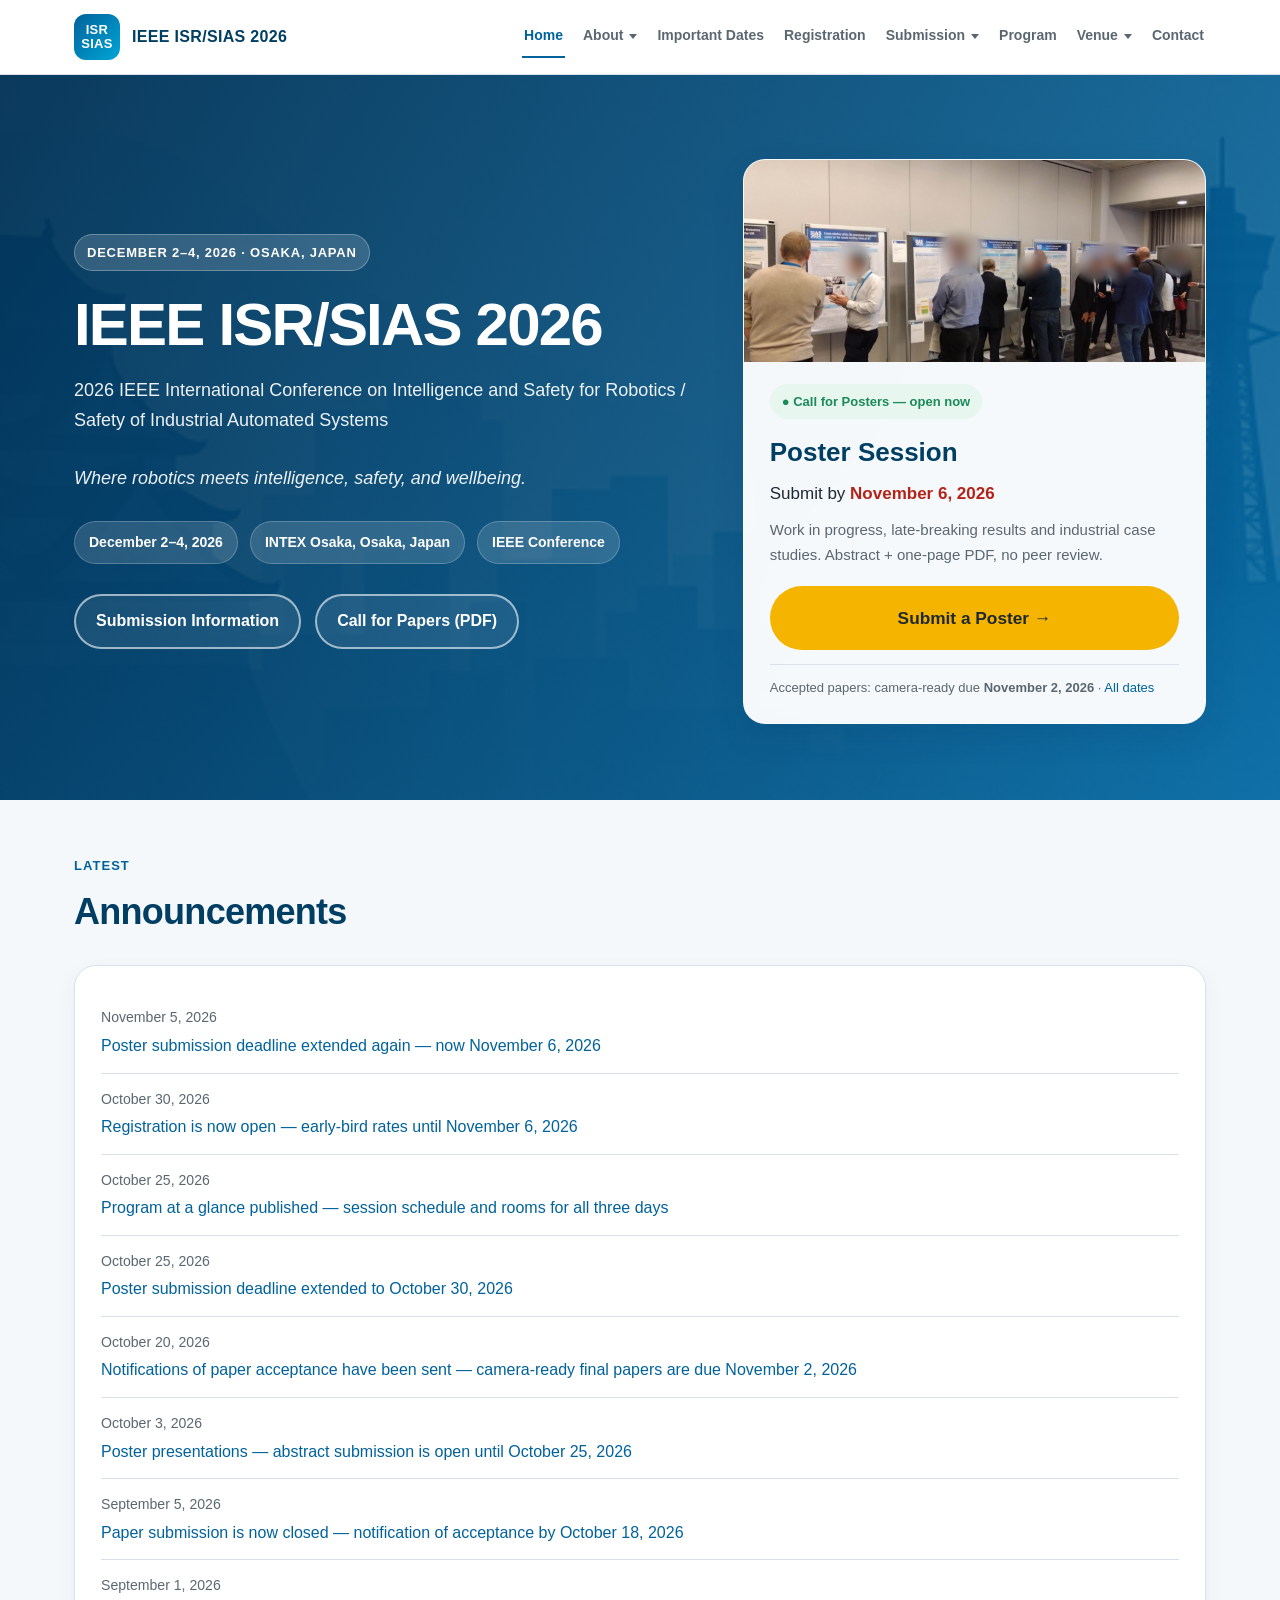
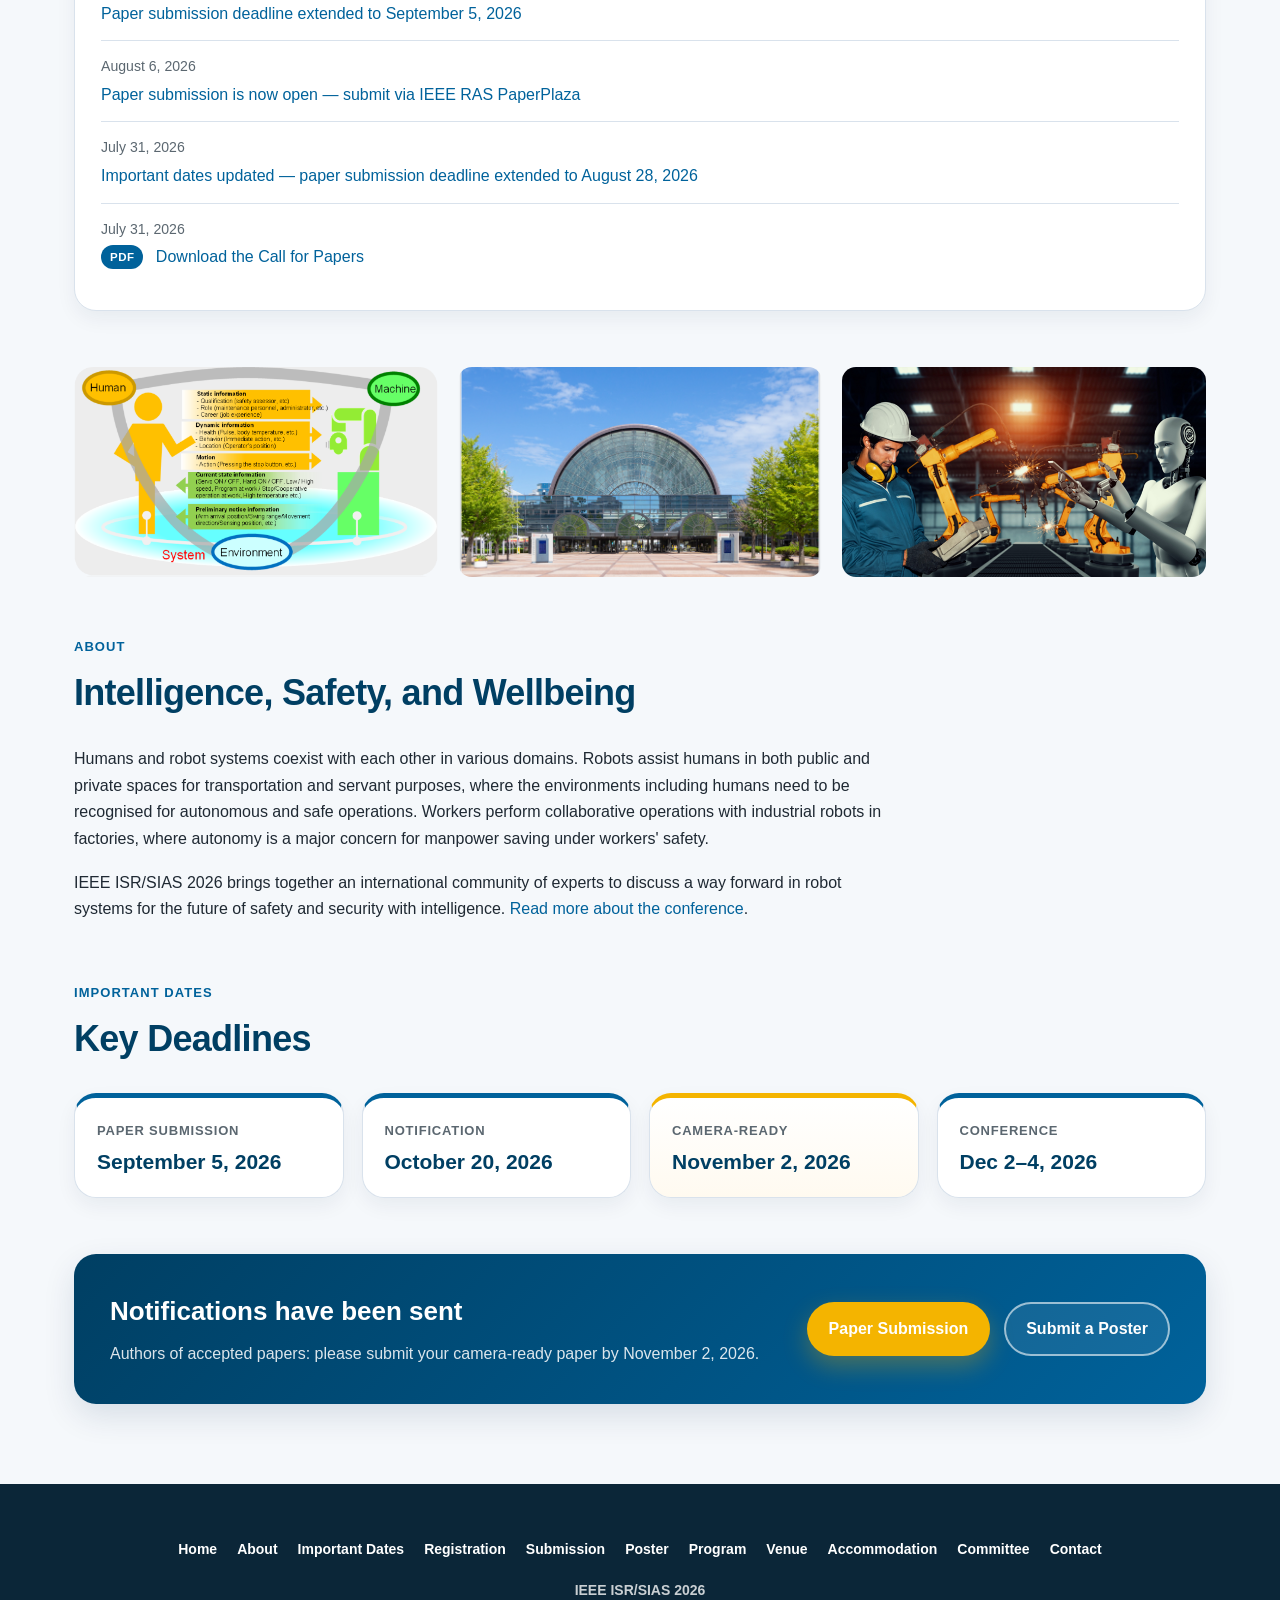
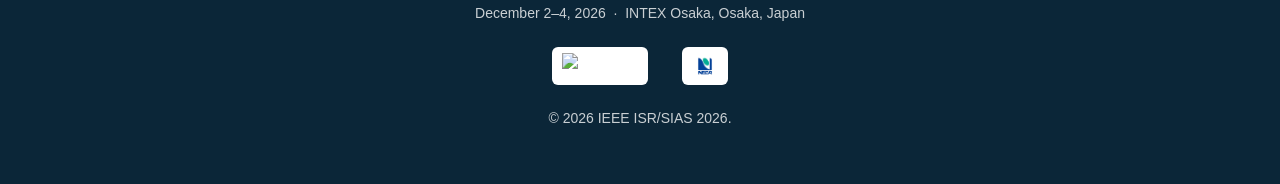
==== index.html @ 81a9a765 "Poster deadline extended to November 6, 2026 Second extension, from the Program Chair. The site-wide" ====
<!DOCTYPE html>
<html lang="en">
<head>
  <meta charset="UTF-8" />
  <meta name="viewport" content="width=device-width, initial-scale=1.0" />
  <title>Home | IEEE ISR/SIAS 2026</title>
  <meta name="description" content="2026 IEEE International Conference on Intelligence and Safety for Robotics / Safety of Industrial Automated Systems. December 2–4, 2026, INTEX Osaka, Osaka, Japan." />
  <link rel="canonical" href="https://isr2026.github.io/" />

  <!-- Social sharing -->
  <meta property="og:type" content="website" />
  <meta property="og:site_name" content="IEEE ISR/SIAS 2026" />
  <meta property="og:title" content="Home | IEEE ISR/SIAS 2026" />
  <meta property="og:description" content="2026 IEEE International Conference on Intelligence and Safety for Robotics / Safety of Industrial Automated Systems. December 2–4, 2026, INTEX Osaka, Osaka, Japan." />
  <meta property="og:url" content="https://isr2026.github.io/" />
  <meta property="og:image" content="https://isr2026.github.io/assets/img/Osaka.png" />
  <meta name="twitter:card" content="summary_large_image" />

  <link rel="stylesheet" href="assets/css/style.css" />
</head>
<body>
  <a class="skip-link" href="#main">Skip to main content</a>

  <div class="site-banner" id="poster-banner">
    <div class="site-banner-inner">
      <span><strong>Call for Posters</strong> &mdash; abstracts are open until <strong>November 6, 2026</strong></span>
      <a class="site-banner-link" href="poster.html">Submit a Poster &rarr;</a>
    </div>
  </div>
  <script>
    if (Date.now() > Date.parse('2026-11-07T08:00:00Z')) document.getElementById('poster-banner').hidden = true;
  </script>

  <header class="site-header">
    <div class="header-inner">
      <a class="site-logo" href="index.html" aria-label="IEEE ISR/SIAS 2026 home">
        <span class="logo-mark" aria-hidden="true">ISR<br />SIAS</span>
        <span>IEEE ISR/SIAS 2026</span>
      </a>

      <nav class="site-nav" aria-label="Main navigation">
        <a href="index.html" aria-current="page">Home</a>
        <div class="nav-group">
          <button type="button" class="nav-toggle" aria-expanded="false" aria-controls="navmenu-about">About<span class="nav-caret" aria-hidden="true"></span></button>
          <div class="nav-menu" id="navmenu-about">
            <a href="about.html">About the Conference</a>
            <a href="committee.html">Committee</a>
          </div>
        </div>
        <a href="dates.html">Important Dates</a>
        <a href="registration.html">Registration</a>
        <div class="nav-group">
          <button type="button" class="nav-toggle" aria-expanded="false" aria-controls="navmenu-submission">Submission<span class="nav-caret" aria-hidden="true"></span></button>
          <div class="nav-menu" id="navmenu-submission">
            <a href="submission.html">Paper Submission</a>
            <a href="poster.html">Poster Presentation</a>
          </div>
        </div>
        <a href="program.html">Program</a>
        <div class="nav-group">
          <button type="button" class="nav-toggle" aria-expanded="false" aria-controls="navmenu-venue">Venue<span class="nav-caret" aria-hidden="true"></span></button>
          <div class="nav-menu" id="navmenu-venue">
            <a href="venue.html">Venue & Access</a>
            <a href="accommodation.html">Accommodation</a>
          </div>
        </div>
        <a href="contact.html">Contact</a>
      </nav>
    </div>
  </header>

  <section class="hero">
    <div class="hero-inner split">
      <div>
        <div class="eyebrow">December 2–4, 2026 &middot; Osaka, Japan</div>
        <h1>IEEE ISR/SIAS 2026</h1>
        <p class="lead">
          2026 IEEE International Conference on Intelligence and Safety for Robotics / Safety of Industrial Automated Systems
        </p>
        <p class="lead"><em>Where robotics meets intelligence, safety, and wellbeing.</em></p>

        <div class="hero-meta">
          <span class="meta-pill">December 2–4, 2026</span>
          <span class="meta-pill">INTEX Osaka, Osaka, Japan</span>
          <span class="meta-pill">IEEE Conference</span>
        </div>

        <div class="hero-actions">
          <a class="btn btn-outline" href="submission.html">Submission Information</a>
          <a class="btn btn-outline" href="assets/docs/ISRSIAS2026_cfp_2st.pdf" target="_blank" rel="noopener noreferrer">
            Call for Papers (PDF)
          </a>
        </div>
      </div>

      <aside class="hero-card poster-cta" aria-labelledby="poster-cta-title">
        <img class="poster-cta-photo" src="assets/img/poster-session-1.jpg" width="1400" height="1050"
             alt="Attendees discussing posters with presenters at a poster session" />
        <div class="poster-cta-body">
          <div class="status-label">&#9679; Call for Posters &mdash; open now</div>
          <h2 id="poster-cta-title">Poster Session</h2>
          <p class="poster-cta-deadline">Submit by <strong>November 6, 2026</strong></p>
          <p>Work in progress, late-breaking results and industrial case studies. Abstract + one-page PDF, no peer review.</p>
          <a class="btn btn-accent btn-lg btn-block" href="poster.html">Submit a Poster &rarr;</a>
          <p class="poster-cta-next">
            Accepted papers: camera-ready due <strong>November 2, 2026</strong> &middot;
            <a href="dates.html">All dates</a>
          </p>
        </div>
      </aside>
    </div>
  </section>

  <main id="main">

    <section class="section" aria-labelledby="announcements">
      <div class="section-heading">
        <span class="kicker">Latest</span>
        <h2 id="announcements">Announcements</h2>
      </div>

      <div class="card">
        <ul class="announcement-list">
          <li class="announcement-item" data-date="2026-11-05">
            <span class="announcement-date">November 5, 2026</span>
            <a href="poster.html">
              Poster submission deadline extended again &mdash; now November 6, 2026
            </a>
          </li>

          <li class="announcement-item" data-date="2026-10-30">
            <span class="announcement-date">October 30, 2026</span>
            <a href="registration.html">
              Registration is now open &mdash; early-bird rates until November 6, 2026
            </a>
          </li>

          <li class="announcement-item" data-date="2026-10-25">
            <span class="announcement-date">October 25, 2026</span>
            <a href="program.html">
              Program at a glance published &mdash; session schedule and rooms for all three days
            </a>
          </li>

          <li class="announcement-item" data-date="2026-10-25">
            <span class="announcement-date">October 25, 2026</span>
            <a href="poster.html">
              Poster submission deadline extended to October 30, 2026
            </a>
          </li>

          <li class="announcement-item" data-date="2026-10-20">
            <span class="announcement-date">October 20, 2026</span>
            <a href="submission.html">
              Notifications of paper acceptance have been sent &mdash; camera-ready final papers are due November 2, 2026
            </a>
          </li>

          <li class="announcement-item" data-date="2026-10-03">
            <span class="announcement-date">October 3, 2026</span>
            <a href="poster.html">
              Poster presentations &mdash; abstract submission is open until October 25, 2026
            </a>
          </li>

          <li class="announcement-item" data-date="2026-09-05">
            <span class="announcement-date">September 5, 2026</span>
            <a href="submission.html">
              Paper submission is now closed &mdash; notification of acceptance by October 18, 2026
            </a>
          </li>

          <li class="announcement-item" data-date="2026-09-01">
            <span class="announcement-date">September 1, 2026</span>
            <a href="dates.html">
              Paper submission deadline extended to September 5, 2026
            </a>
          </li>

          <li class="announcement-item" data-date="2026-08-06">
            <span class="announcement-date">August 6, 2026</span>
            <a href="submission.html">
              Paper submission is now open &mdash; submit via IEEE RAS PaperPlaza
            </a>
          </li>

          <li class="announcement-item" data-date="2026-07-31">
            <span class="announcement-date">July 31, 2026</span>
            <a href="dates.html">
              Important dates updated &mdash; paper submission deadline extended to August 28, 2026
            </a>
          </li>

          <li class="announcement-item">
            <span class="announcement-date">July 31, 2026</span>
            <a href="assets/docs/ISRSIAS2026_cfp_2st.pdf" target="_blank" rel="noopener noreferrer">
              <span class="badge badge-pdf">PDF</span>
              Download the Call for Papers
            </a>
          </li>
        </ul>
      </div>

      <script>
        // Show the NEW badge only on announcements from the last 30 days.
        (function () {
          var MAX_DAYS = 30;
          var today = new Date();
          document.querySelectorAll('.announcement-item[data-date]').forEach(function (item) {
            var posted = new Date(item.getAttribute('data-date') + 'T00:00:00');
            var ageDays = (today - posted) / 86400000;
            if (ageDays < 0 || ageDays > MAX_DAYS) return;
            var link = item.querySelector('a');
            if (!link || link.querySelector('.badge-new')) return;
            var badge = document.createElement('span');
            badge.className = 'badge badge-new';
            badge.textContent = 'NEW';
            link.insertBefore(badge, link.firstChild);
          });
        })();
      </script>
    </section>

    <section class="section" aria-label="Conference imagery">
      <div class="image-strip">
        <img src="assets/img/ConceptImage1.png" alt="Robot and human collaboration concept" loading="lazy" />
        <img src="assets/img/Intex_Osaka.png" alt="INTEX Osaka convention centre" loading="lazy" />
        <img src="assets/img/ConceptImage2.png" alt="Industrial automation concept" loading="lazy" />
      </div>
    </section>

    <section class="section" aria-labelledby="about-short">
      <div class="section-heading">
        <span class="kicker">About</span>
        <h2 id="about-short">Intelligence, Safety, and Wellbeing</h2>
      </div>

      <div class="prose">
        <p>
          Humans and robot systems coexist with each other in various domains. Robots assist humans in
          both public and private spaces for transportation and servant purposes, where the environments
          including humans need to be recognised for autonomous and safe operations. Workers perform
          collaborative operations with industrial robots in factories, where autonomy is a major concern
          for manpower saving under workers' safety.
        </p>
        <p>
          IEEE ISR/SIAS 2026 brings together an international community of experts to discuss a way forward in
          robot systems for the future of safety and security with intelligence.
          <a href="about.html">Read more about the conference</a>.
        </p>
      </div>
    </section>

    <section class="section" aria-labelledby="key-dates">
      <div class="section-heading">
        <span class="kicker">Important Dates</span>
        <h2 id="key-dates">Key Deadlines</h2>
      </div>

      <div class="grid-4">
        <article class="card date-card">
          <div class="label">Paper Submission</div>
          <div class="date">September 5, 2026</div>
        </article>
        <article class="card date-card">
          <div class="label">Notification</div>
          <div class="date">October 20, 2026</div>
        </article>
        <article class="card date-card highlight">
          <div class="label">Camera-ready</div>
          <div class="date">November 2, 2026</div>
        </article>
        <article class="card date-card">
          <div class="label">Conference</div>
          <div class="date">Dec 2&ndash;4, 2026</div>
        </article>
      </div>
    </section>

    <section class="footer-cta">
      <div>
        <h2>Notifications have been sent</h2>
        <p>Authors of accepted papers: please submit your camera-ready paper by November 2, 2026.</p>
      </div>
      <div class="hero-actions">
        <a class="btn btn-primary" href="submission.html">Paper Submission</a>
        <a class="btn btn-outline" href="poster.html">Submit a Poster</a>
      </div>
    </section>

  </main>

  <footer class="site-footer">
    <div class="footer-inner">
      <ul class="footer-nav">
        <li><a href="index.html">Home</a></li>
        <li><a href="about.html">About</a></li>
        <li><a href="dates.html">Important Dates</a></li>
        <li><a href="registration.html">Registration</a></li>
        <li><a href="submission.html">Submission</a></li>
        <li><a href="poster.html">Poster</a></li>
        <li><a href="program.html">Program</a></li>
        <li><a href="venue.html">Venue</a></li>
        <li><a href="accommodation.html">Accommodation</a></li>
        <li><a href="committee.html">Committee</a></li>
        <li><a href="contact.html">Contact</a></li>
      </ul>

      <p>
        <strong>IEEE ISR/SIAS 2026</strong><br />
        December 2–4, 2026 &nbsp;&middot;&nbsp; INTEX Osaka, Osaka, Japan
      </p>

      <div class="footer-logos">
        <a href="https://www.ieee.org/" target="_blank" rel="noopener noreferrer">
          <img class="logo-white" src="https://upload.wikimedia.org/wikipedia/commons/2/21/IEEE_logo.svg"
               alt="IEEE" width="110" height="38" />
        </a>
        <a href="https://www.neca.or.jp/" target="_blank" rel="noopener noreferrer">
          <img class="logo-white" src="assets/img/NECA_LOGO.png" alt="NECA" width="110" height="38" />
        </a>
      </div>

      <p>
        &copy; 2026 IEEE ISR/SIAS 2026.
      </p>
    </div>
  </footer>

  <script>
    // Header dropdowns. Without this the menus still open on hover and on
    // keyboard focus (CSS), and every page is reachable from the footer.
    (function () {
      var groups = [].slice.call(document.querySelectorAll('.nav-group'));
      if (!groups.length) return;

      function close(g) {
        g.removeAttribute('data-open');
        var b = g.querySelector('.nav-toggle');
        if (b) b.setAttribute('aria-expanded', 'false');
      }
      function closeAll(except) {
        groups.forEach(function (g) { if (g !== except) close(g); });
      }

      groups.forEach(function (g) {
        var btn = g.querySelector('.nav-toggle');
        if (!btn) return;
        btn.addEventListener('click', function () {
          var open = g.getAttribute('data-open') === 'true';
          closeAll(g);
          if (open) {
            close(g);
          } else {
            g.setAttribute('data-open', 'true');
            btn.setAttribute('aria-expanded', 'true');
          }
        });
        g.addEventListener('keydown', function (e) {
          if (e.key === 'Escape' && g.getAttribute('data-open') === 'true') {
            close(g);
            btn.focus();
          }
        });
      });

      document.addEventListener('click', function (e) {
        if (!e.target.closest('.nav-group')) closeAll(null);
      });
    })();
  </script>
</body>
</html>
---- assets/css/style.css ----
/* ==========================================================================
   IEEE ISR/SIAS 2026 — shared stylesheet
   Edit this one file to restyle the whole site.
   ========================================================================== */

:root {
  --ieee-blue: #00629b;
  --deep-blue: #003f63;
  --sky-blue: #00a6d6;
  --light-bg: #f5f8fb;
  --white: #ffffff;
  --text: #1f2933;
  --muted: #5b6770;
  --border: #d9e2ec;
  --accent: #f4b400;
  --success: #1b8a5a;
  --warning-bg: #fff7e6;
  --warning-border: #f6c85f;
  --shadow: 0 12px 32px rgba(0, 45, 80, 0.12);
  --radius-lg: 22px;
  --radius-md: 14px;
  --max-width: 1180px;
}

* { box-sizing: border-box; }

html { scroll-behavior: smooth; }

body {
  margin: 0;
  font-family: Arial, Helvetica, sans-serif;
  color: var(--text);
  background: var(--light-bg);
  line-height: 1.65;
}

a { color: var(--ieee-blue); text-decoration: none; }
a:hover { text-decoration: underline; }

img { max-width: 100%; display: block; }

/* Skip link for keyboard / screen-reader users */
.skip-link {
  position: absolute;
  left: -9999px;
  top: 0;
  background: var(--deep-blue);
  color: var(--white);
  padding: 10px 16px;
  z-index: 300;
}
.skip-link:focus { left: 8px; top: 8px; }

/* ===== Header / navigation ===== */

.site-header {
  background: var(--white);
  border-bottom: 1px solid var(--border);
  position: sticky;
  top: 0;
  z-index: 100;
}

.header-inner {
  max-width: var(--max-width);
  margin: 0 auto;
  padding: 14px 24px;
  display: flex;
  align-items: center;
  justify-content: space-between;
  gap: 24px;
}

.site-logo {
  display: flex;
  align-items: center;
  gap: 12px;
  font-weight: 700;
  color: var(--deep-blue);
  letter-spacing: 0.02em;
}
.site-logo:hover { text-decoration: none; }

.logo-mark {
  width: 46px;
  height: 46px;
  flex: 0 0 46px;
  border-radius: 12px;
  background: linear-gradient(135deg, var(--ieee-blue), var(--sky-blue));
  color: var(--white);
  display: flex;
  align-items: center;
  justify-content: center;
  font-weight: 800;
  font-size: 13px;
  line-height: 1.1;
  text-align: center;
}

.site-nav {
  display: flex;
  align-items: center;
  flex-wrap: wrap;
  gap: 4px 16px;
  font-size: 14px;
  font-weight: 600;
}

.site-nav a {
  color: var(--muted);
  padding: 8px 2px;
  border-bottom: 2px solid transparent;
  transition: 0.2s ease;
}

.site-nav a:hover,
.site-nav a[aria-current="page"] {
  color: var(--ieee-blue);
  border-color: var(--ieee-blue);
  text-decoration: none;
}

/* ===== Hero ===== */

.hero {
  background:
    linear-gradient(120deg, rgba(0, 45, 80, 0.92), rgba(0, 98, 155, 0.78)),
    url("../img/Osaka.png") center center / cover no-repeat;
  color: var(--white);
}

.hero a { color: var(--white); }

.hero-inner {
  max-width: var(--max-width);
  margin: 0 auto;
  padding: 84px 24px 76px;
}

.hero-inner.split {
  display: grid;
  grid-template-columns: 1.15fr 0.85fr;
  gap: 42px;
  align-items: center;
}

.eyebrow {
  display: inline-flex;
  align-items: center;
  gap: 8px;
  padding: 7px 12px;
  border-radius: 999px;
  background: rgba(255, 255, 255, 0.16);
  border: 1px solid rgba(255, 255, 255, 0.28);
  font-size: 13px;
  font-weight: 700;
  letter-spacing: 0.06em;
  text-transform: uppercase;
}

.hero h1 {
  margin: 22px 0 18px;
  font-size: clamp(34px, 5vw, 60px);
  line-height: 1.08;
  letter-spacing: -0.03em;
}

.hero .lead {
  max-width: 760px;
  margin: 0 0 28px;
  color: rgba(255, 255, 255, 0.92);
  font-size: 18px;
}

.hero-meta {
  display: flex;
  flex-wrap: wrap;
  gap: 12px;
  margin-bottom: 30px;
}

.meta-pill {
  padding: 9px 14px;
  border-radius: 999px;
  background: rgba(255, 255, 255, 0.14);
  border: 1px solid rgba(255, 255, 255, 0.22);
  font-size: 14px;
  font-weight: 700;
}

.hero-actions { display: flex; flex-wrap: wrap; gap: 14px; }

.hero-card {
  background: rgba(255, 255, 255, 0.13);
  border: 1px solid rgba(255, 255, 255, 0.24);
  border-radius: var(--radius-lg);
  padding: 28px;
  backdrop-filter: blur(8px);
  box-shadow: var(--shadow);
}

.hero-card h2 { margin: 0 0 12px; font-size: 24px; }
.hero-card p { margin: 0 0 18px; font-size: 15px; }

.status-label {
  display: inline-flex;
  align-items: center;
  gap: 8px;
  padding: 7px 12px;
  border-radius: 999px;
  background: rgba(255, 247, 230, 0.92);
  color: #7a4b00;
  font-size: 13px;
  font-weight: 800;
  margin-bottom: 16px;
}

/* Compact hero for interior pages */
.hero.compact .hero-inner { padding: 56px 24px 52px; }
.hero.compact h1 { font-size: clamp(30px, 4vw, 46px); margin-bottom: 10px; }
.hero.compact .lead { margin-bottom: 0; }

/* ===== Buttons ===== */

.btn {
  display: inline-flex;
  align-items: center;
  justify-content: center;
  gap: 8px;
  min-height: 46px;
  padding: 12px 20px;
  border-radius: 999px;
  font-weight: 800;
  transition: 0.2s ease;
  border: 2px solid transparent;
  cursor: pointer;
}
.btn:hover { text-decoration: none; }

.btn-primary {
  background: var(--accent);
  color: #1f2933;
  box-shadow: 0 10px 24px rgba(244, 180, 0, 0.3);
}
.btn-primary:hover {
  transform: translateY(-2px);
  box-shadow: 0 14px 28px rgba(244, 180, 0, 0.38);
}

.btn-outline {
  color: var(--white);
  border-color: rgba(255, 255, 255, 0.58);
  background: rgba(255, 255, 255, 0.08);
}
.btn-outline:hover { background: rgba(255, 255, 255, 0.18); }

.btn-blue { background: var(--ieee-blue); color: var(--white); }
.btn-blue:hover { background: var(--deep-blue); transform: translateY(-2px); }

/* Larger call-to-action, used for the submission portal button */
.btn-lg {
  min-height: 58px;
  padding: 16px 30px;
  font-size: 1.08rem;
}
.btn-block { display: flex; width: 100%; }

.btn[aria-disabled="true"] {
  background: #e4eaf0;
  color: var(--muted);
  box-shadow: none;
  cursor: not-allowed;
  pointer-events: none;
}

/* ===== Layout ===== */

main {
  max-width: var(--max-width);
  margin: 0 auto;
  padding: 52px 24px 80px;
}

.section { margin-bottom: 56px; }
.section:last-child { margin-bottom: 0; }

.section-band {
  background: #eef4ff;
  border-top: 1px solid var(--border);
  border-bottom: 1px solid var(--border);
  padding: 44px 0;
  margin: 0 0 56px;
}
.section-band > .inner {
  max-width: var(--max-width);
  margin: 0 auto;
  padding: 0 24px;
}

.section-heading { margin-bottom: 24px; }

.section-heading span.kicker {
  display: inline-block;
  color: var(--ieee-blue);
  font-weight: 800;
  text-transform: uppercase;
  font-size: 13px;
  letter-spacing: 0.08em;
  margin-bottom: 6px;
}

.section-heading h2 {
  margin: 0;
  font-size: clamp(24px, 3vw, 36px);
  color: var(--deep-blue);
  letter-spacing: -0.02em;
}

.section-heading p {
  margin: 10px 0 0;
  color: var(--muted);
  max-width: 780px;
}

.prose { max-width: 820px; }
.prose p { margin: 0 0 18px; }
.prose h3 { color: var(--deep-blue); margin: 28px 0 10px; }

.grid-2 { display: grid; grid-template-columns: repeat(2, 1fr); gap: 22px; }
.grid-3 { display: grid; grid-template-columns: repeat(3, 1fr); gap: 22px; }
.grid-4 { display: grid; grid-template-columns: repeat(4, 1fr); gap: 18px; }

.two-column {
  display: grid;
  grid-template-columns: 0.92fr 1.08fr;
  gap: 26px;
  align-items: start;
}

/* ===== Cards ===== */

.card {
  background: var(--white);
  border: 1px solid var(--border);
  border-radius: var(--radius-lg);
  padding: 26px;
  box-shadow: 0 8px 20px rgba(15, 40, 70, 0.06);
}

.card h3 { margin: 0 0 10px; color: var(--deep-blue); font-size: 20px; }
.card p { margin: 0 0 10px; color: var(--muted); font-size: 15px; }
.card p:last-child { margin-bottom: 0; }

.step-number {
  width: 42px;
  height: 42px;
  border-radius: 50%;
  background: var(--ieee-blue);
  color: var(--white);
  display: flex;
  align-items: center;
  justify-content: center;
  font-weight: 900;
  margin-bottom: 16px;
}

.person-card { padding: 20px 22px; }
.person-card .role {
  color: var(--ieee-blue);
  font-weight: 800;
  font-size: 12px;
  letter-spacing: 0.07em;
  text-transform: uppercase;
  margin-bottom: 6px;
}
.person-card .name { font-weight: 700; color: var(--deep-blue); font-size: 17px; }
.person-card .affil { color: var(--muted); font-size: 14px; }

/* ===== Important dates ===== */

.date-card { padding: 22px; border-top: 5px solid var(--ieee-blue); }
.date-card .label {
  color: var(--muted);
  font-weight: 800;
  font-size: 13px;
  letter-spacing: 0.06em;
  text-transform: uppercase;
  margin-bottom: 8px;
}
.date-card .date {
  color: var(--deep-blue);
  font-weight: 900;
  font-size: 21px;
  line-height: 1.25;
}
.date-card.highlight {
  border-top-color: var(--accent);
  background: linear-gradient(180deg, #ffffff, #fffaf0);
}
.date-card.past { opacity: 0.62; }

/* Superseded wording kept visible on the page rather than removed, so authors
   can see what the instruction used to say. */
del { color: var(--muted); text-decoration: line-through; }

.date-old { color: var(--muted); text-decoration: line-through; font-size: 15px; font-weight: 700; }
.date-new { color: var(--deep-blue); font-weight: 900; }

.date-table { width: 100%; border-collapse: collapse; background: var(--white); }
.date-table caption { text-align: left; color: var(--muted); padding-bottom: 10px; font-size: 14px; }
.date-table th, .date-table td {
  text-align: left;
  padding: 14px 16px;
  border-bottom: 1px solid var(--border);
  vertical-align: top;
}
.date-table th { background: #eef4ff; color: var(--deep-blue); font-size: 13px; letter-spacing: 0.05em; text-transform: uppercase; }
.date-table tr:last-child td { border-bottom: none; }
.date-table td:first-child { font-weight: 700; color: var(--deep-blue); white-space: nowrap; }
.table-wrap { overflow-x: auto; border: 1px solid var(--border); border-radius: var(--radius-md); }

/* Registration fees: category rows down the side, fee stages across the top. */
.fee-table th[scope="row"] {
  background: var(--white);
  color: var(--deep-blue);
  font-size: 15px;
  letter-spacing: 0;
  text-transform: none;
  font-weight: 700;
  white-space: nowrap;
}
.fee-table td { font-weight: 600; color: var(--deep-blue); }
.fee-when {
  display: block;
  margin-top: 4px;
  font-size: 11px;
  font-weight: 600;
  letter-spacing: 0;
  text-transform: none;
  color: var(--muted);
}

/* Program at a glance: a time column plus one column per room. */
.program-grid { min-width: 720px; }
.program-grid th[scope="row"] {
  background: var(--white);
  color: var(--deep-blue);
  font-size: 14px;
  letter-spacing: 0;
  text-transform: none;
  font-weight: 700;
  white-space: nowrap;
}
.program-grid td { text-align: center; font-weight: 600; color: var(--deep-blue); }
.program-grid td:empty::after { content: "\00b7"; color: var(--border); }
.program-grid .slot-break {
  background: var(--light-bg);
  color: var(--muted);
  font-weight: 500;
  font-style: italic;
}

/* ===== Notices ===== */

.notice-box {
  background: var(--warning-bg);
  border: 1px solid var(--warning-border);
  border-radius: var(--radius-md);
  padding: 20px 22px;
  margin-bottom: 26px;
  display: grid;
  grid-template-columns: auto 1fr;
  gap: 14px;
  align-items: start;
}

.notice-icon {
  width: 34px;
  height: 34px;
  flex: 0 0 34px;
  border-radius: 50%;
  background: var(--accent);
  display: flex;
  align-items: center;
  justify-content: center;
  font-weight: 900;
  color: #3a2a00;
}

.notice-box strong { color: #614000; }
.notice-box p { margin: 8px 0 0; }
.notice-box p:first-child { margin-top: 0; }

.notice-box.success { background: #e8f7ee; border-color: #9bd8b4; }
.notice-box.success .notice-icon { background: var(--success); color: var(--white); }
.notice-box.success strong { color: #146c45; }

.notice-box.info { background: #eaf4fb; border-color: #a8cfe6; }
.notice-box.info .notice-icon { background: var(--ieee-blue); color: var(--white); }
.notice-box.info strong { color: var(--deep-blue); }

/* TBA block for pages awaiting content */
.tba {
  background: var(--white);
  border: 2px dashed #b7c9d9;
  border-radius: var(--radius-lg);
  padding: 40px 28px;
  text-align: center;
  color: var(--muted);
}
.tba h3 { margin: 0 0 10px; color: var(--deep-blue); font-size: 22px; }
.tba p { margin: 0 auto; max-width: 560px; }

/* ===== Announcements ===== */

.announcement-list { list-style: none; padding: 0; margin: 0; }

.announcement-item {
  padding: 14px 0;
  border-bottom: 1px solid var(--border);
  line-height: 1.6;
}
.announcement-item:last-child { border-bottom: none; }

.announcement-date {
  font-size: 0.88rem;
  color: var(--muted);
  display: block;
  margin-bottom: 4px;
}

.badge {
  display: inline-block;
  color: var(--white);
  font-size: 0.72rem;
  font-weight: 800;
  padding: 3px 9px;
  border-radius: 20px;
  margin-right: 8px;
  vertical-align: 1px;
  letter-spacing: 0.04em;
}
.badge-new { background: #dc2626; }
.badge-soon { background: var(--muted); }
.badge-pdf { background: var(--ieee-blue); }

/* ===== Lists ===== */

.info-list { list-style: none; padding: 0; margin: 16px 0 0; display: grid; gap: 10px; }
.info-list li { display: grid; grid-template-columns: 22px 1fr; gap: 10px; color: var(--muted); }
.check { color: var(--success); font-weight: 900; }

.topic-card ul { margin: 0; padding-left: 18px; color: var(--muted); }
.topic-card ul li { margin-bottom: 4px; }

/* ===== Image strip ===== */

.image-strip {
  display: grid;
  grid-template-columns: repeat(3, 1fr);
  gap: 20px;
}
.image-strip img {
  width: 100%;
  height: 210px;
  object-fit: cover;
  border-radius: var(--radius-md);
}
.image-strip img:first-child { object-position: top; }

/* ===== Flow ===== */

.publication-flow { display: grid; grid-template-columns: repeat(5, 1fr); gap: 14px; }
.flow-item {
  background: var(--white);
  border: 1px solid var(--border);
  border-radius: var(--radius-md);
  padding: 18px;
  text-align: center;
  min-height: 128px;
  display: flex;
  flex-direction: column;
  justify-content: center;
}
.flow-item strong { color: var(--deep-blue); display: block; margin-bottom: 6px; }
.flow-item span { color: var(--muted); font-size: 13px; }

/* ===== FAQ ===== */

.faq { display: grid; gap: 14px; }
details {
  background: var(--white);
  border: 1px solid var(--border);
  border-radius: var(--radius-md);
  padding: 18px 20px;
}
summary { cursor: pointer; font-weight: 800; color: var(--deep-blue); }
details p { color: var(--muted); margin: 12px 0 0; }

/* ===== Footer CTA + footer ===== */

.footer-cta {
  background: linear-gradient(135deg, var(--deep-blue), var(--ieee-blue));
  color: var(--white);
  border-radius: var(--radius-lg);
  padding: 36px;
  display: flex;
  justify-content: space-between;
  align-items: center;
  gap: 24px;
  box-shadow: var(--shadow);
}
.footer-cta h2 { margin: 0 0 8px; font-size: 26px; }
.footer-cta p { margin: 0; color: rgba(255, 255, 255, 0.86); }
.footer-cta a { color: var(--white); }

.site-footer {
  background: #0b2638;
  color: rgba(255, 255, 255, 0.78);
  padding: 40px 24px;
  font-size: 14px;
}
.footer-inner { max-width: var(--max-width); margin: 0 auto; text-align: center; }
.site-footer a { color: var(--white); font-weight: 700; }

.footer-logos {
  display: flex;
  justify-content: center;
  align-items: center;
  gap: 34px;
  flex-wrap: wrap;
  margin: 22px 0;
}
.footer-logos img { height: 38px; width: auto; }
.footer-logos .logo-white { background: var(--white); padding: 6px 10px; border-radius: 6px; }

.footer-nav {
  display: flex;
  justify-content: center;
  flex-wrap: wrap;
  gap: 8px 20px;
  margin-bottom: 18px;
  padding: 0;
  list-style: none;
}

/* ===== Header dropdown menus ===== */

.nav-group { position: relative; display: inline-flex; }

.nav-toggle {
  display: inline-flex;
  align-items: center;
  gap: 6px;
  padding: 8px 2px;
  background: none;
  border: 0;
  border-bottom: 2px solid transparent;
  font: inherit;
  font-weight: 600;
  color: var(--muted);
  cursor: pointer;
  transition: 0.2s ease;
}
.nav-toggle:hover { color: var(--ieee-blue); }
.nav-toggle.is-active { color: var(--ieee-blue); border-color: var(--ieee-blue); }

.nav-caret {
  width: 0;
  height: 0;
  border-left: 4px solid transparent;
  border-right: 4px solid transparent;
  border-top: 5px solid currentColor;
  transition: transform 0.2s ease;
}
.nav-group[data-open="true"] .nav-caret { transform: rotate(180deg); }

.nav-menu {
  display: none;
  position: absolute;
  top: 100%;
  left: -10px;
  z-index: 60;
  min-width: 232px;
  padding: 8px;
  background: var(--white);
  border: 1px solid var(--border);
  border-radius: var(--radius-md);
  box-shadow: var(--shadow);
}

/* Site-wide strip above the header: the call for posters. Hidden by a
   one-line script once the poster deadline has passed. */
.site-banner { background: var(--accent); color: var(--text); }
.site-banner[hidden] { display: none; }
.site-banner-inner {
  max-width: var(--max-width);
  margin: 0 auto;
  padding: 9px 24px;
  display: flex;
  flex-wrap: wrap;
  align-items: center;
  justify-content: center;
  gap: 4px 16px;
  font-size: 14px;
  text-align: center;
}
.site-banner-link {
  font-weight: 800;
  color: var(--deep-blue);
  text-decoration: underline;
  text-underline-offset: 3px;
  white-space: nowrap;
}

/* Home hero card as a poster-session banner with a photo on top */
.hero-card.poster-cta {
  padding: 0;
  overflow: hidden;
  background: rgba(255, 255, 255, 0.96);
  color: var(--text);
}
.poster-cta-photo { width: 100%; height: auto; aspect-ratio: 16 / 7; object-fit: cover; object-position: center 40%; }
.poster-cta-body { padding: 22px 26px 24px; }
.poster-cta .status-label { background: #e7f6ee; color: var(--success); margin-bottom: 12px; }

/* Green pill for a thing that is open right now, outside the poster card. */
.status-label.is-open { background: #e7f6ee; color: var(--success); }
.poster-cta h2 { color: var(--deep-blue); font-size: 26px; margin: 0 0 6px; }
.poster-cta p { color: var(--muted); }
.poster-cta .poster-cta-deadline { font-size: 17px; margin: 0 0 10px; color: var(--text); }
.poster-cta-deadline strong { color: #b42318; }
.hero .poster-cta .btn-accent { background: var(--accent); color: var(--text); font-weight: 800; }
.hero .poster-cta .btn-accent:hover { filter: brightness(0.95); }
.poster-cta .poster-cta-next {
  font-size: 13px;
  margin: 14px 0 0;
  padding-top: 12px;
  border-top: 1px solid var(--border);
}
.hero .poster-cta-next a { color: var(--ieee-blue); }

/* Photos on the poster page */
.photo-grid { display: grid; grid-template-columns: 3fr 2fr; gap: 16px; align-items: start; }
.photo-grid img { width: 100%; height: auto; border-radius: var(--radius-md); }
.photo-caption { font-size: 13px; color: var(--muted); margin-top: 8px; }

/* Opened by click (JS), by keyboard focus, or by hover on pointer devices.
   Focus-within is what keeps the menu reachable if JS never runs. */
.nav-group[data-open="true"] .nav-menu,
.nav-group:focus-within .nav-menu { display: block; }
@media (hover: hover) {
  .nav-group:hover .nav-menu { display: block; }
}

.nav-menu a {
  display: block;
  padding: 9px 12px;
  border-radius: 9px;
  color: var(--muted);
  white-space: nowrap;
}
.nav-menu a:hover {
  background: var(--light-bg);
  color: var(--ieee-blue);
  text-decoration: none;
}
.nav-menu a[aria-current="page"] { background: var(--light-bg); color: var(--ieee-blue); }

/* ===== Responsive ===== */

@media (max-width: 980px) {
  .header-inner { flex-direction: column; align-items: flex-start; gap: 10px; }
  .site-nav { gap: 4px 14px; font-size: 13.5px; }
  /* The header is already stacked here, so drop the dropdowns and show every
     link inline. Nothing depends on JS at this width. */
  .nav-toggle { display: none; }
  .nav-group { display: contents; }
  .nav-menu {
    display: contents;
    position: static;
    min-width: 0;
    padding: 0;
    background: none;
    border: 0;
    box-shadow: none;
  }
  .nav-menu a { padding: 8px 2px; border-radius: 0; }
  .nav-menu a:hover { background: none; }
  .nav-menu a[aria-current="page"] {
    background: none;
    border-bottom: 2px solid var(--ieee-blue);
  }
  .hero-inner.split, .two-column { grid-template-columns: 1fr; }
  .grid-3, .grid-4, .publication-flow { grid-template-columns: repeat(2, 1fr); }
  .image-strip { grid-template-columns: 1fr; }
  .image-strip img { height: 200px; }
  .footer-cta { flex-direction: column; align-items: flex-start; }
}

@media (max-width: 620px) {
  .hero-inner { padding: 56px 20px 50px; }
  main { padding: 40px 20px 64px; }
  .grid-2, .grid-3, .grid-4, .publication-flow { grid-template-columns: 1fr; }
  .hero-actions { flex-direction: column; align-items: stretch; }
  .btn { width: 100%; }
  .notice-box { grid-template-columns: 1fr; }
  .card, .footer-cta { padding: 22px; }
  .photo-grid { grid-template-columns: 1fr; }
}

@media print {
  .site-banner, .site-header, .hero-actions, .footer-cta { display: none; }
  body { background: #fff; }
}
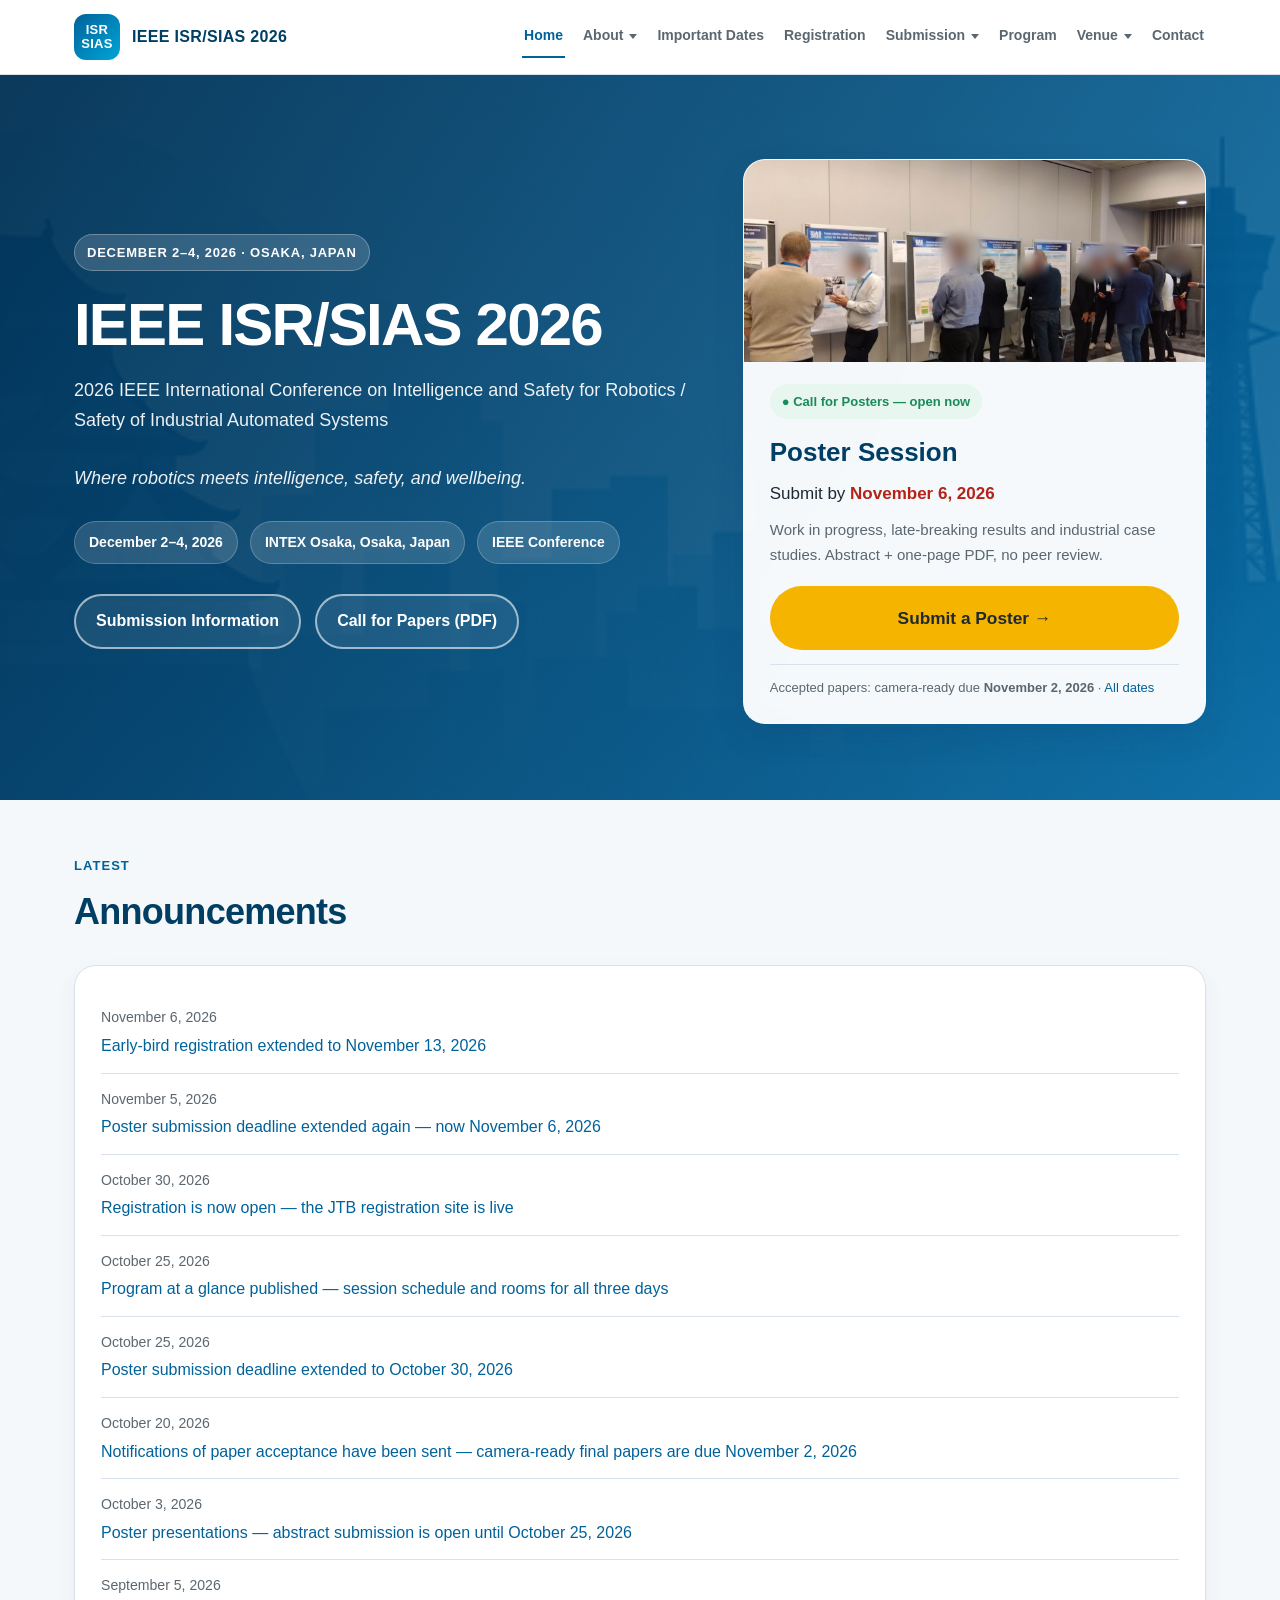
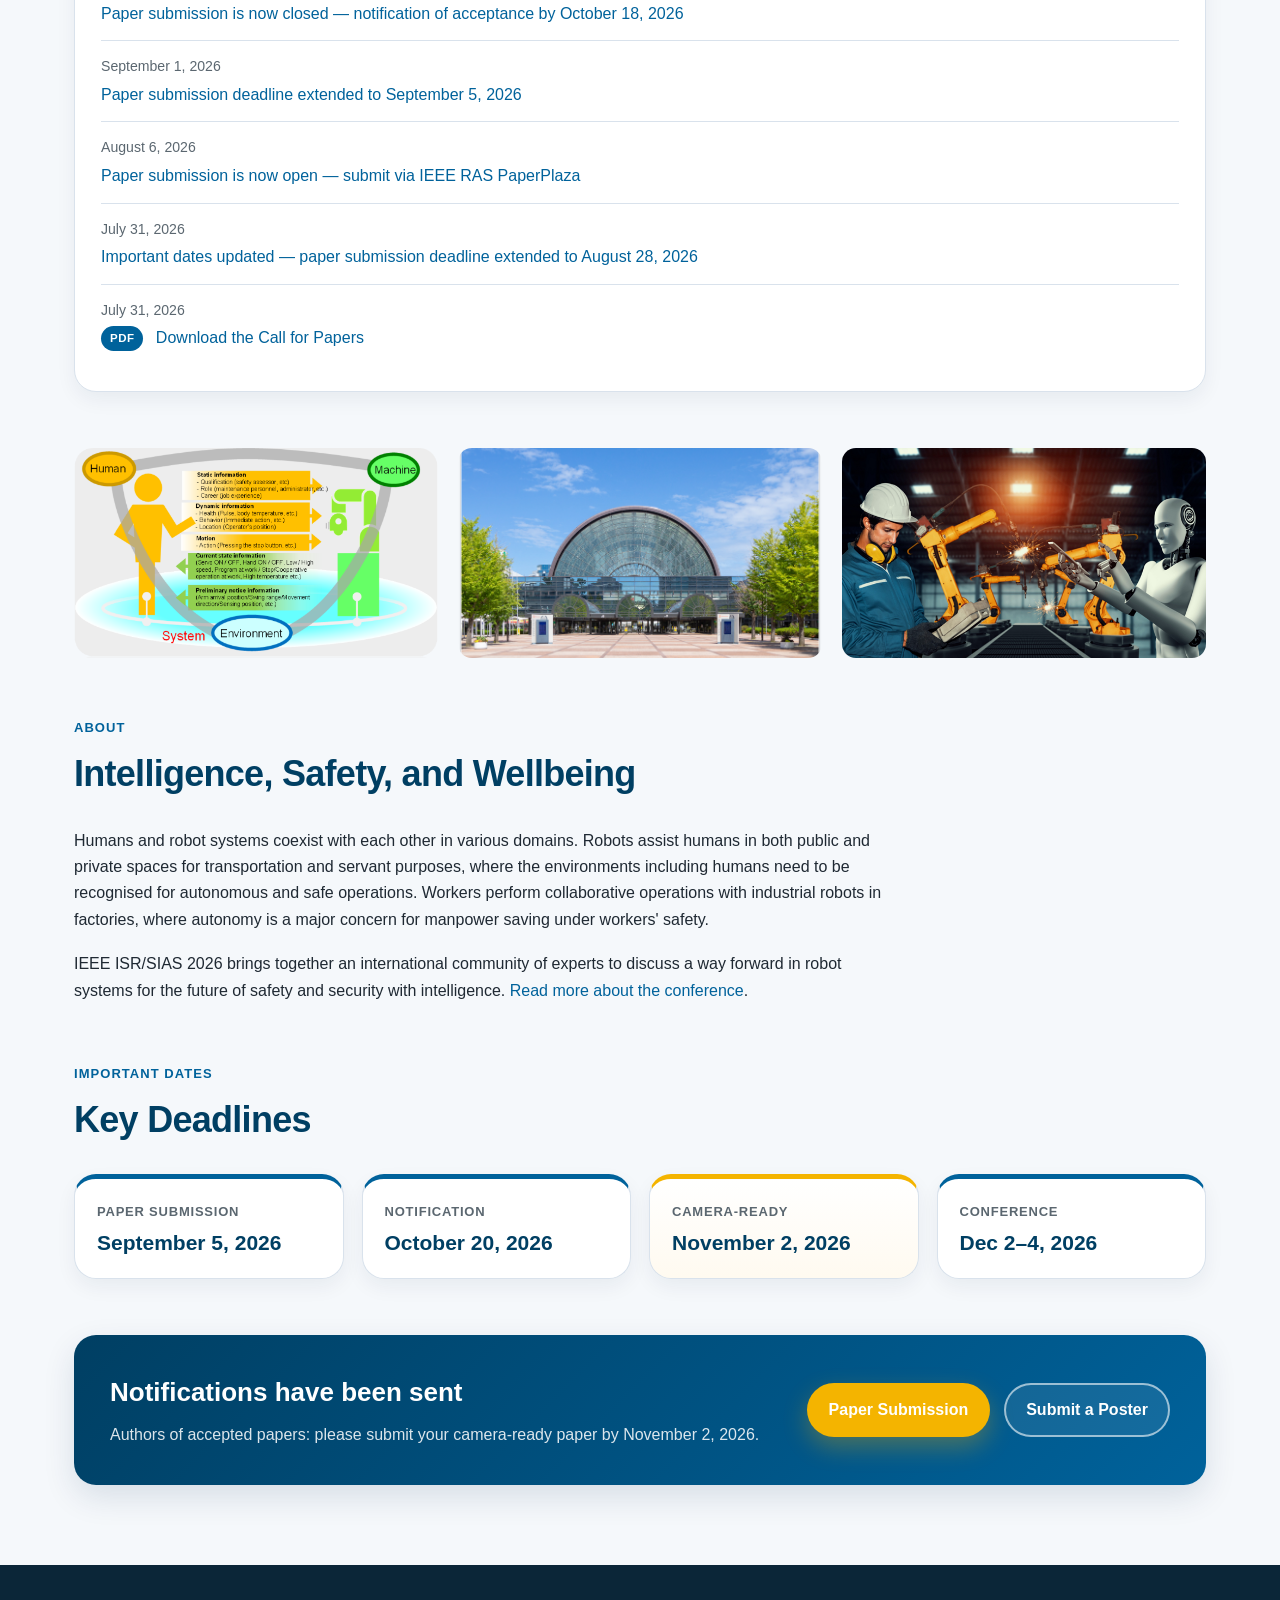
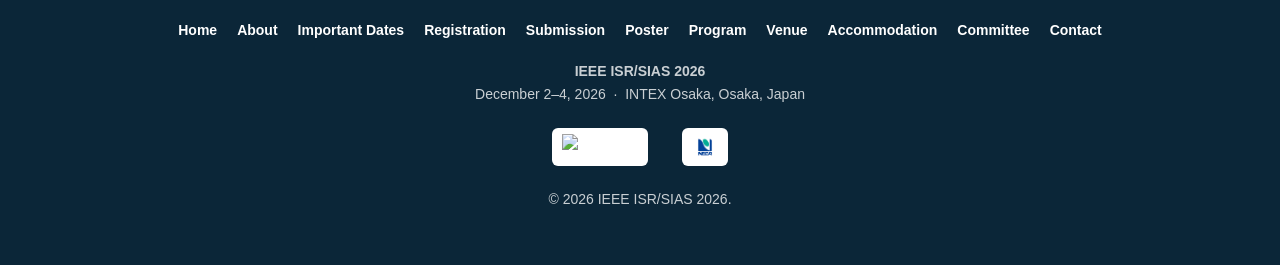
==== commit d10d19a2: "Early-bird registration extended to November 13, 2026 Confirmed by the Program Chair tonight, minute" ====
--- a/index.html
+++ b/index.html
@@ -121,6 +121,13 @@
 
       <div class="card">
         <ul class="announcement-list">
+          <li class="announcement-item" data-date="2026-11-06">
+            <span class="announcement-date">November 6, 2026</span>
+            <a href="registration.html">
+              Early-bird registration extended to November 13, 2026
+            </a>
+          </li>
+
           <li class="announcement-item" data-date="2026-11-05">
             <span class="announcement-date">November 5, 2026</span>
             <a href="poster.html">
@@ -131,7 +138,7 @@
           <li class="announcement-item" data-date="2026-10-30">
             <span class="announcement-date">October 30, 2026</span>
             <a href="registration.html">
-              Registration is now open &mdash; early-bird rates until November 6, 2026
+              Registration is now open &mdash; the JTB registration site is live
             </a>
           </li>
 
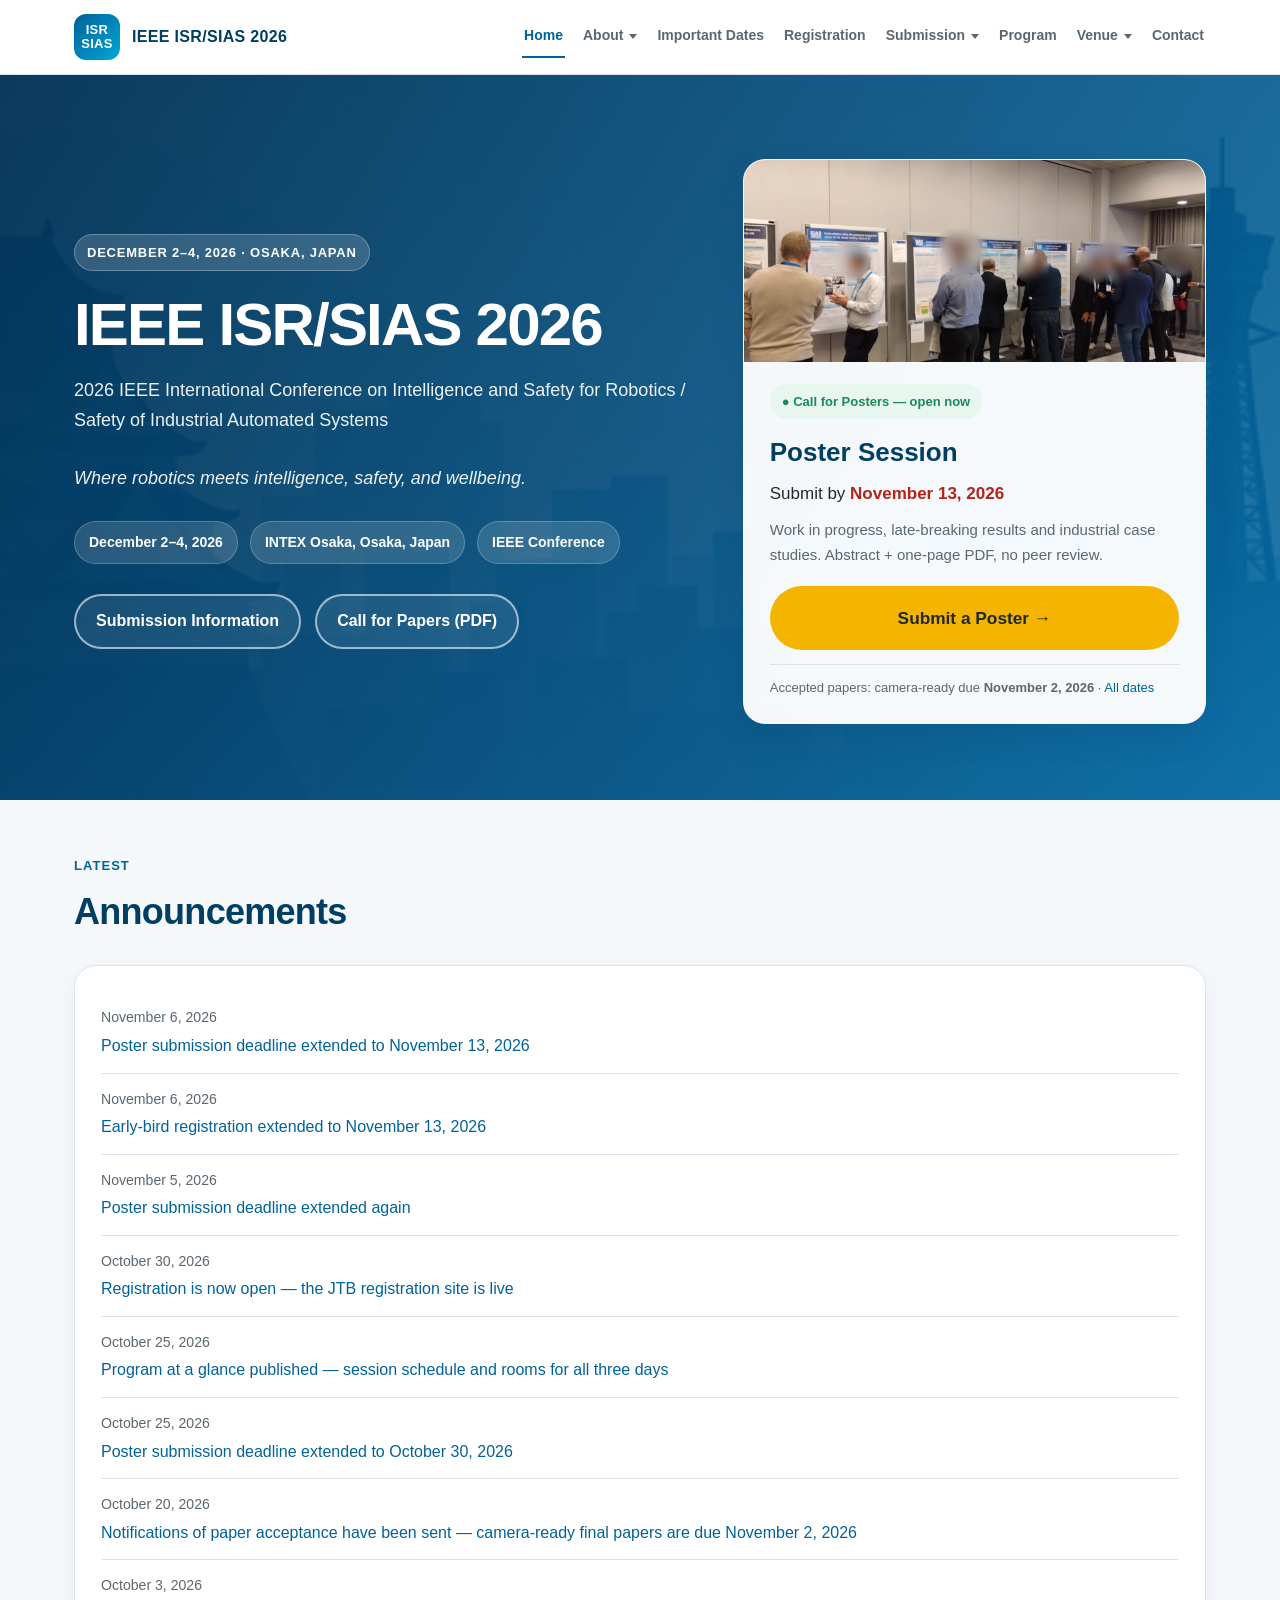
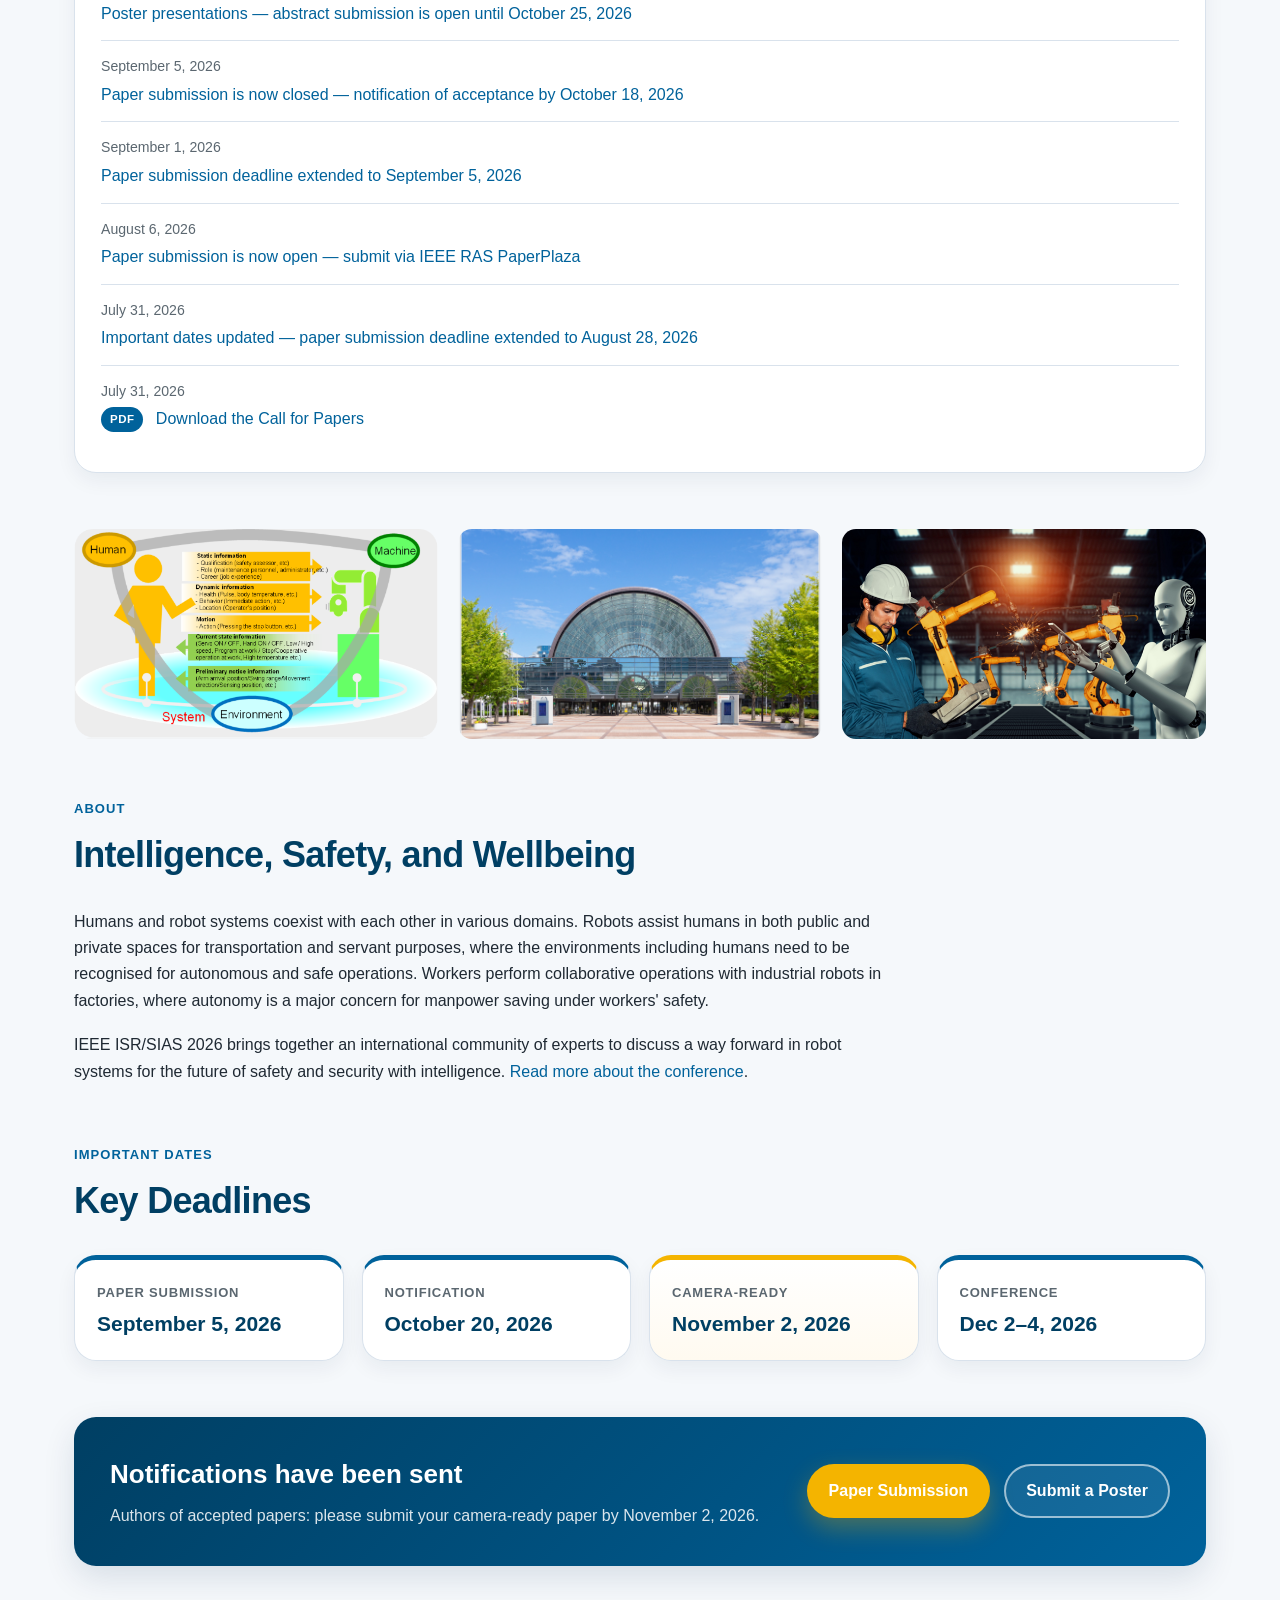
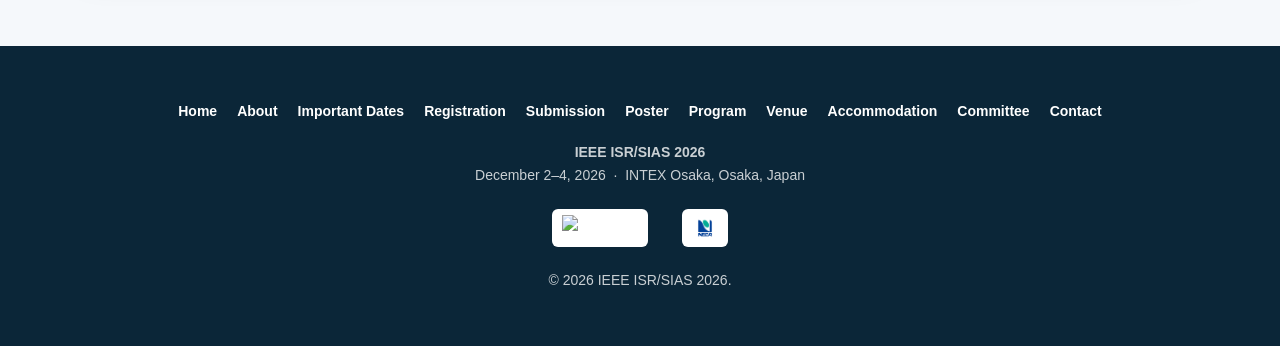
==== commit f9a17154: "Poster submission extended to November 13, 2026 Third extension, from the Program Chair, the same da" ====
--- a/index.html
+++ b/index.html
@@ -23,12 +23,12 @@
 
   <div class="site-banner" id="poster-banner">
     <div class="site-banner-inner">
-      <span><strong>Call for Posters</strong> &mdash; abstracts are open until <strong>November 6, 2026</strong></span>
+      <span><strong>Call for Posters</strong> &mdash; abstracts are open until <strong>November 13, 2026</strong></span>
       <a class="site-banner-link" href="poster.html">Submit a Poster &rarr;</a>
     </div>
   </div>
   <script>
-    if (Date.now() > Date.parse('2026-11-07T08:00:00Z')) document.getElementById('poster-banner').hidden = true;
+    if (Date.now() > Date.parse('2026-11-14T08:00:00Z')) document.getElementById('poster-banner').hidden = true;
   </script>
 
   <header class="site-header">
@@ -99,7 +99,7 @@
         <div class="poster-cta-body">
           <div class="status-label">&#9679; Call for Posters &mdash; open now</div>
           <h2 id="poster-cta-title">Poster Session</h2>
-          <p class="poster-cta-deadline">Submit by <strong>November 6, 2026</strong></p>
+          <p class="poster-cta-deadline">Submit by <strong>November 13, 2026</strong></p>
           <p>Work in progress, late-breaking results and industrial case studies. Abstract + one-page PDF, no peer review.</p>
           <a class="btn btn-accent btn-lg btn-block" href="poster.html">Submit a Poster &rarr;</a>
           <p class="poster-cta-next">
@@ -123,6 +123,13 @@
         <ul class="announcement-list">
           <li class="announcement-item" data-date="2026-11-06">
             <span class="announcement-date">November 6, 2026</span>
+            <a href="poster.html">
+              Poster submission deadline extended to November 13, 2026
+            </a>
+          </li>
+
+          <li class="announcement-item" data-date="2026-11-06">
+            <span class="announcement-date">November 6, 2026</span>
             <a href="registration.html">
               Early-bird registration extended to November 13, 2026
             </a>
@@ -131,7 +138,7 @@
           <li class="announcement-item" data-date="2026-11-05">
             <span class="announcement-date">November 5, 2026</span>
             <a href="poster.html">
-              Poster submission deadline extended again &mdash; now November 6, 2026
+              Poster submission deadline extended again
             </a>
           </li>
 
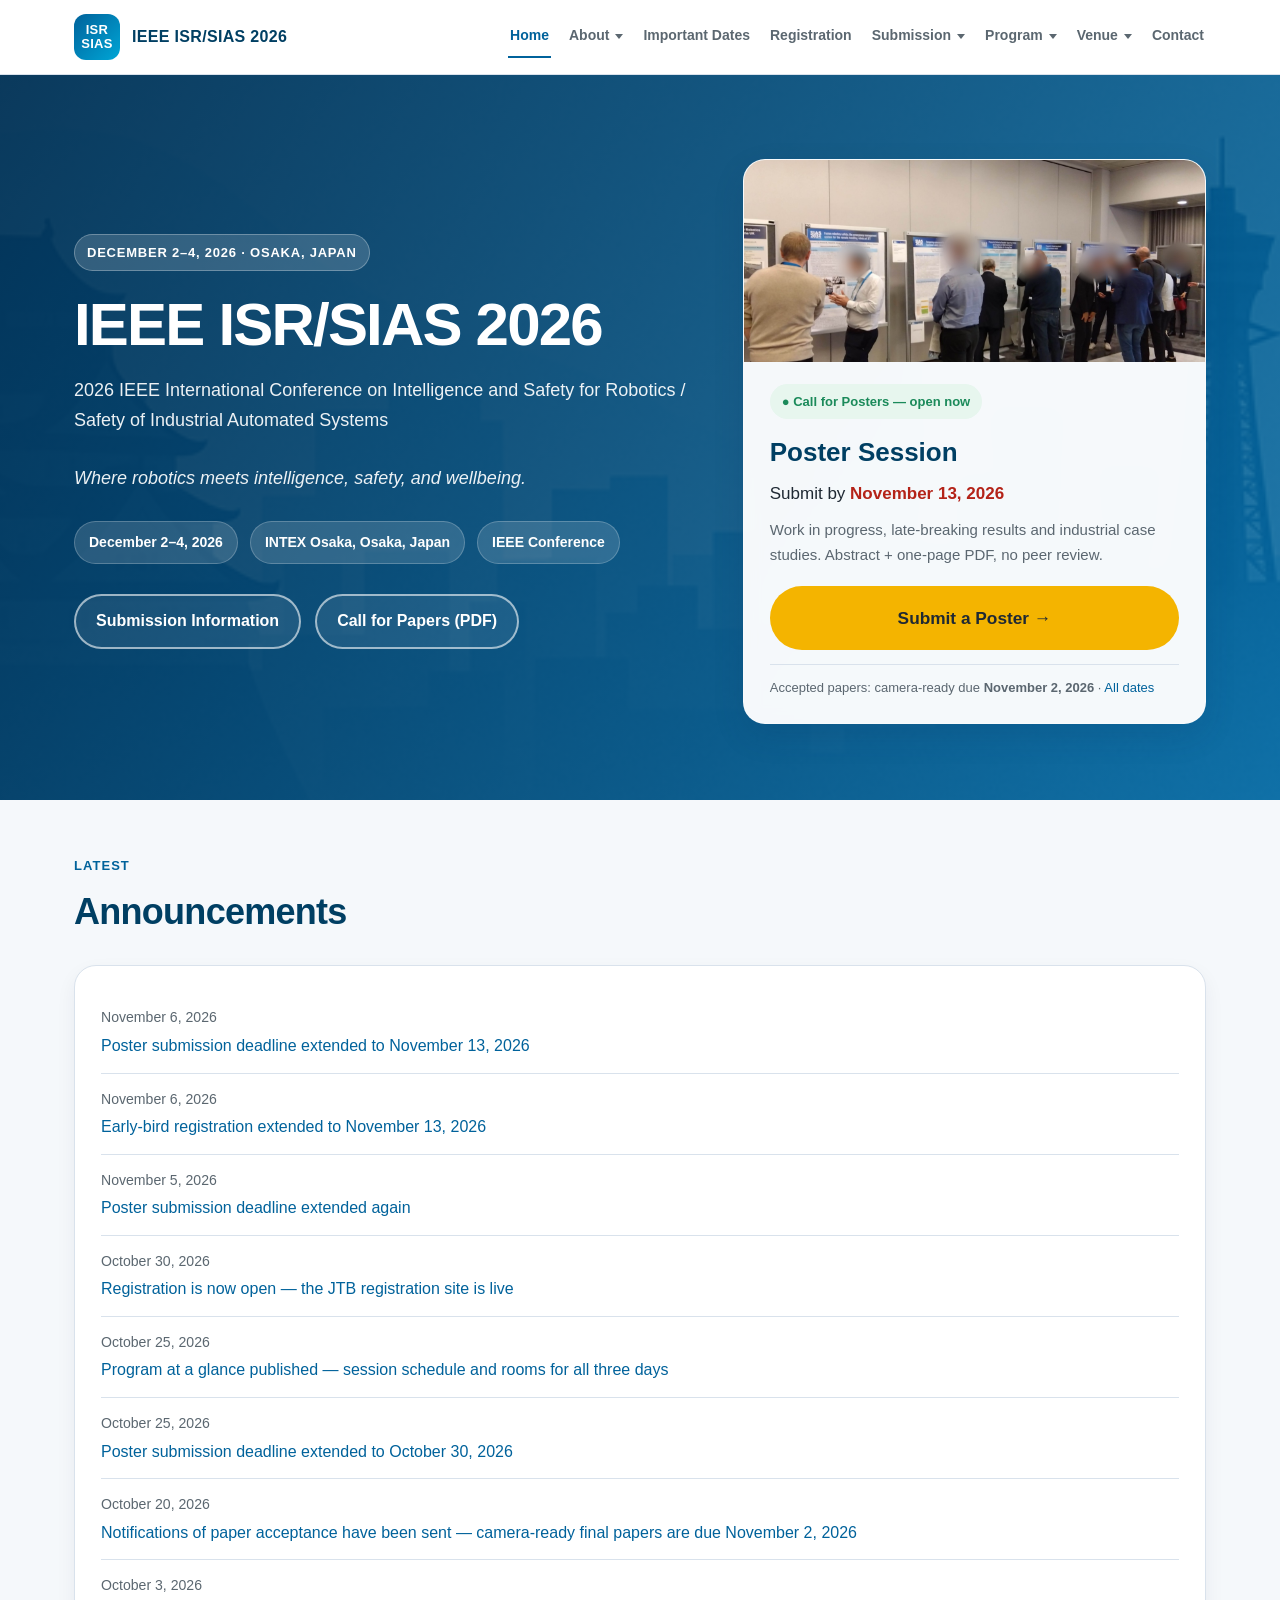
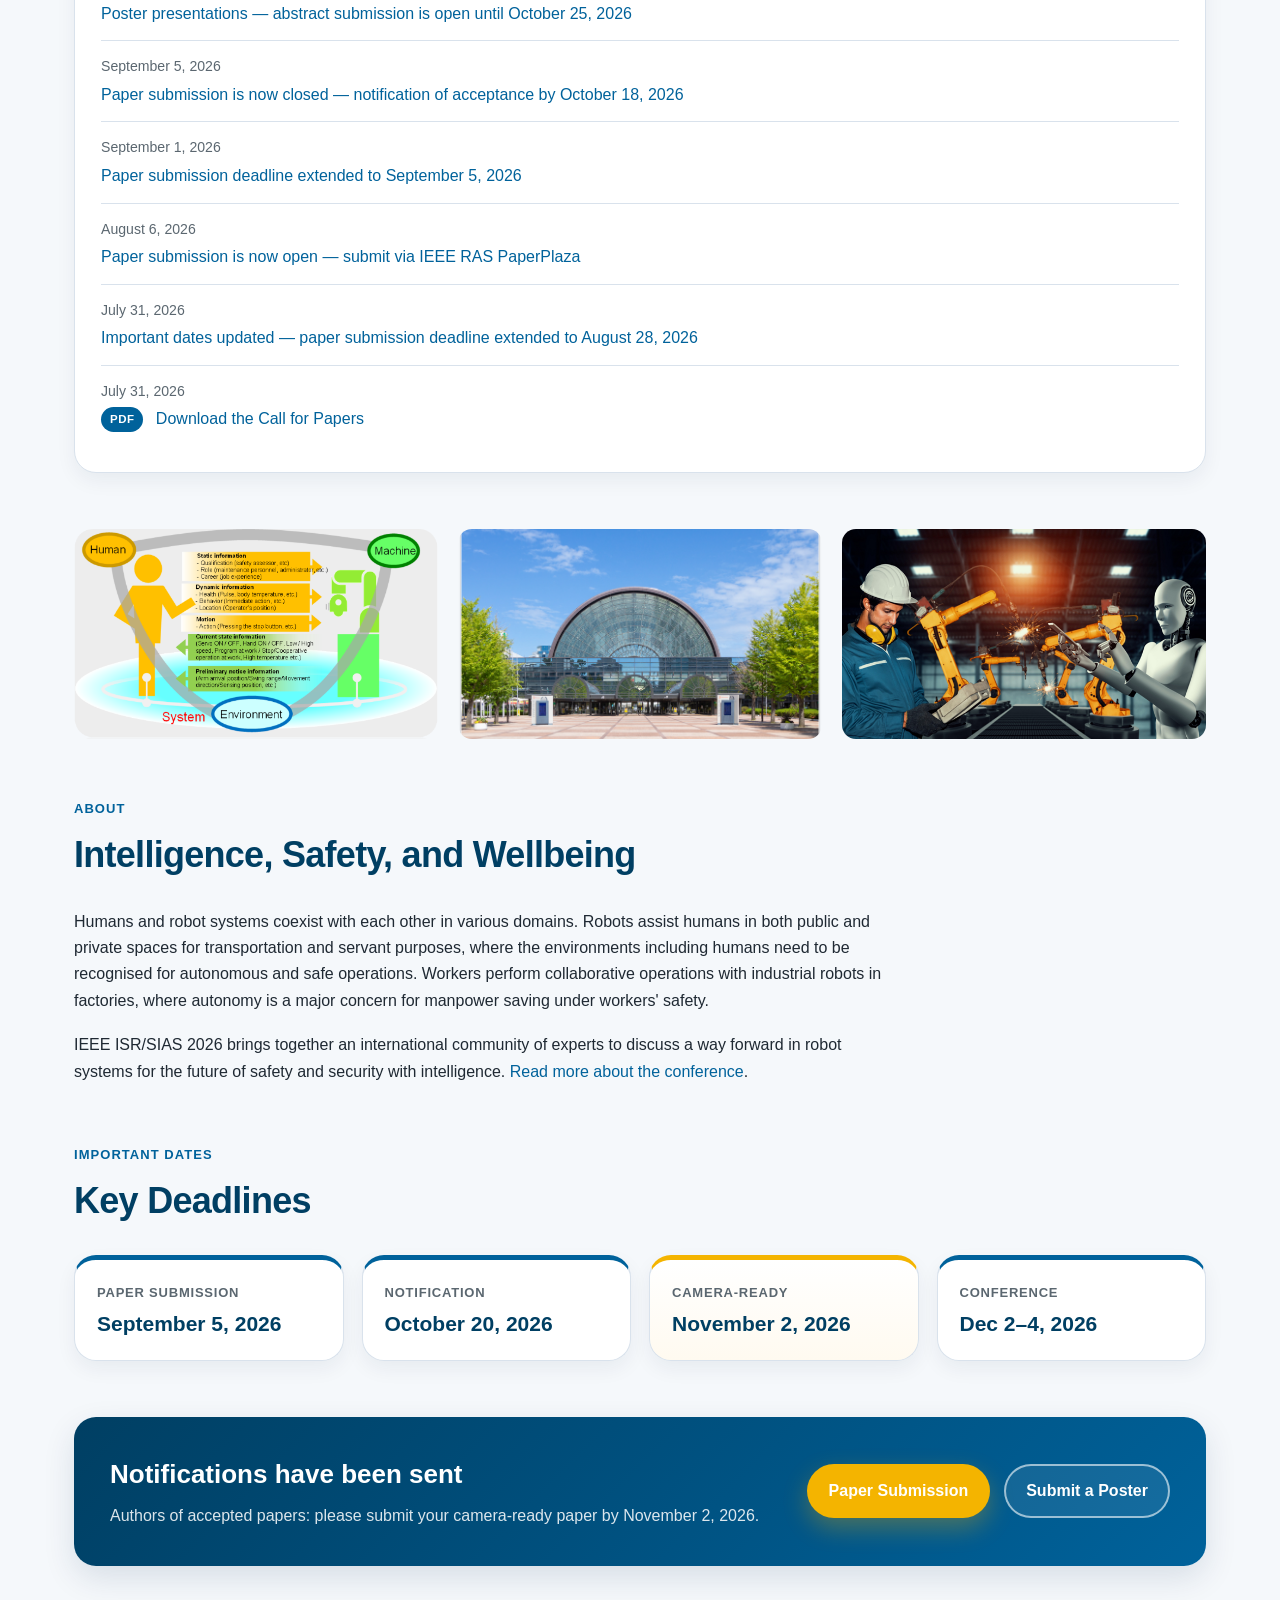
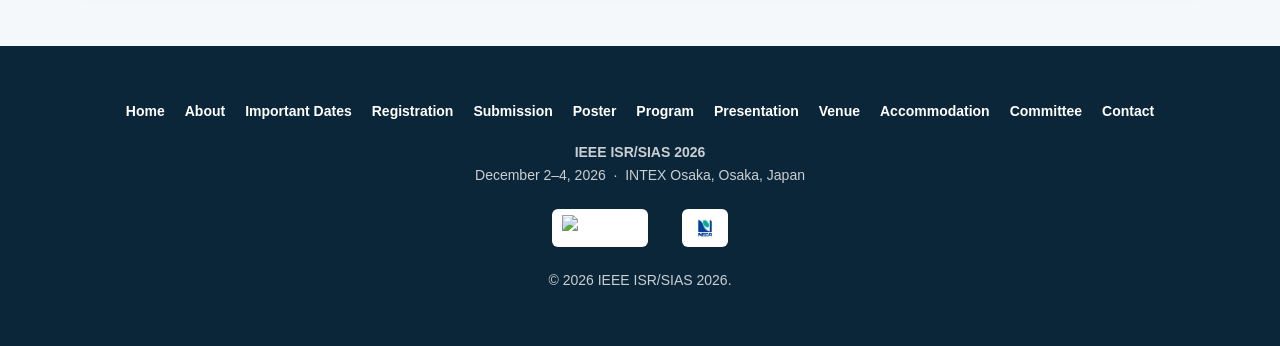
==== commit d8926e8c: "Add a presentation guidelines page; fix Poster Session 1 to 16:00-17:00 Both from the Program Chair " ====
--- a/index.html
+++ b/index.html
@@ -56,7 +56,13 @@
             <a href="poster.html">Poster Presentation</a>
           </div>
         </div>
-        <a href="program.html">Program</a>
+        <div class="nav-group">
+          <button type="button" class="nav-toggle" aria-expanded="false" aria-controls="navmenu-program">Program<span class="nav-caret" aria-hidden="true"></span></button>
+          <div class="nav-menu" id="navmenu-program">
+            <a href="program.html">Program at a Glance</a>
+            <a href="presentation.html">Presentation Guidelines</a>
+          </div>
+        </div>
         <div class="nav-group">
           <button type="button" class="nav-toggle" aria-expanded="false" aria-controls="navmenu-venue">Venue<span class="nav-caret" aria-hidden="true"></span></button>
           <div class="nav-menu" id="navmenu-venue">
@@ -314,6 +320,7 @@
         <li><a href="submission.html">Submission</a></li>
         <li><a href="poster.html">Poster</a></li>
         <li><a href="program.html">Program</a></li>
+        <li><a href="presentation.html">Presentation</a></li>
         <li><a href="venue.html">Venue</a></li>
         <li><a href="accommodation.html">Accommodation</a></li>
         <li><a href="committee.html">Committee</a></li>
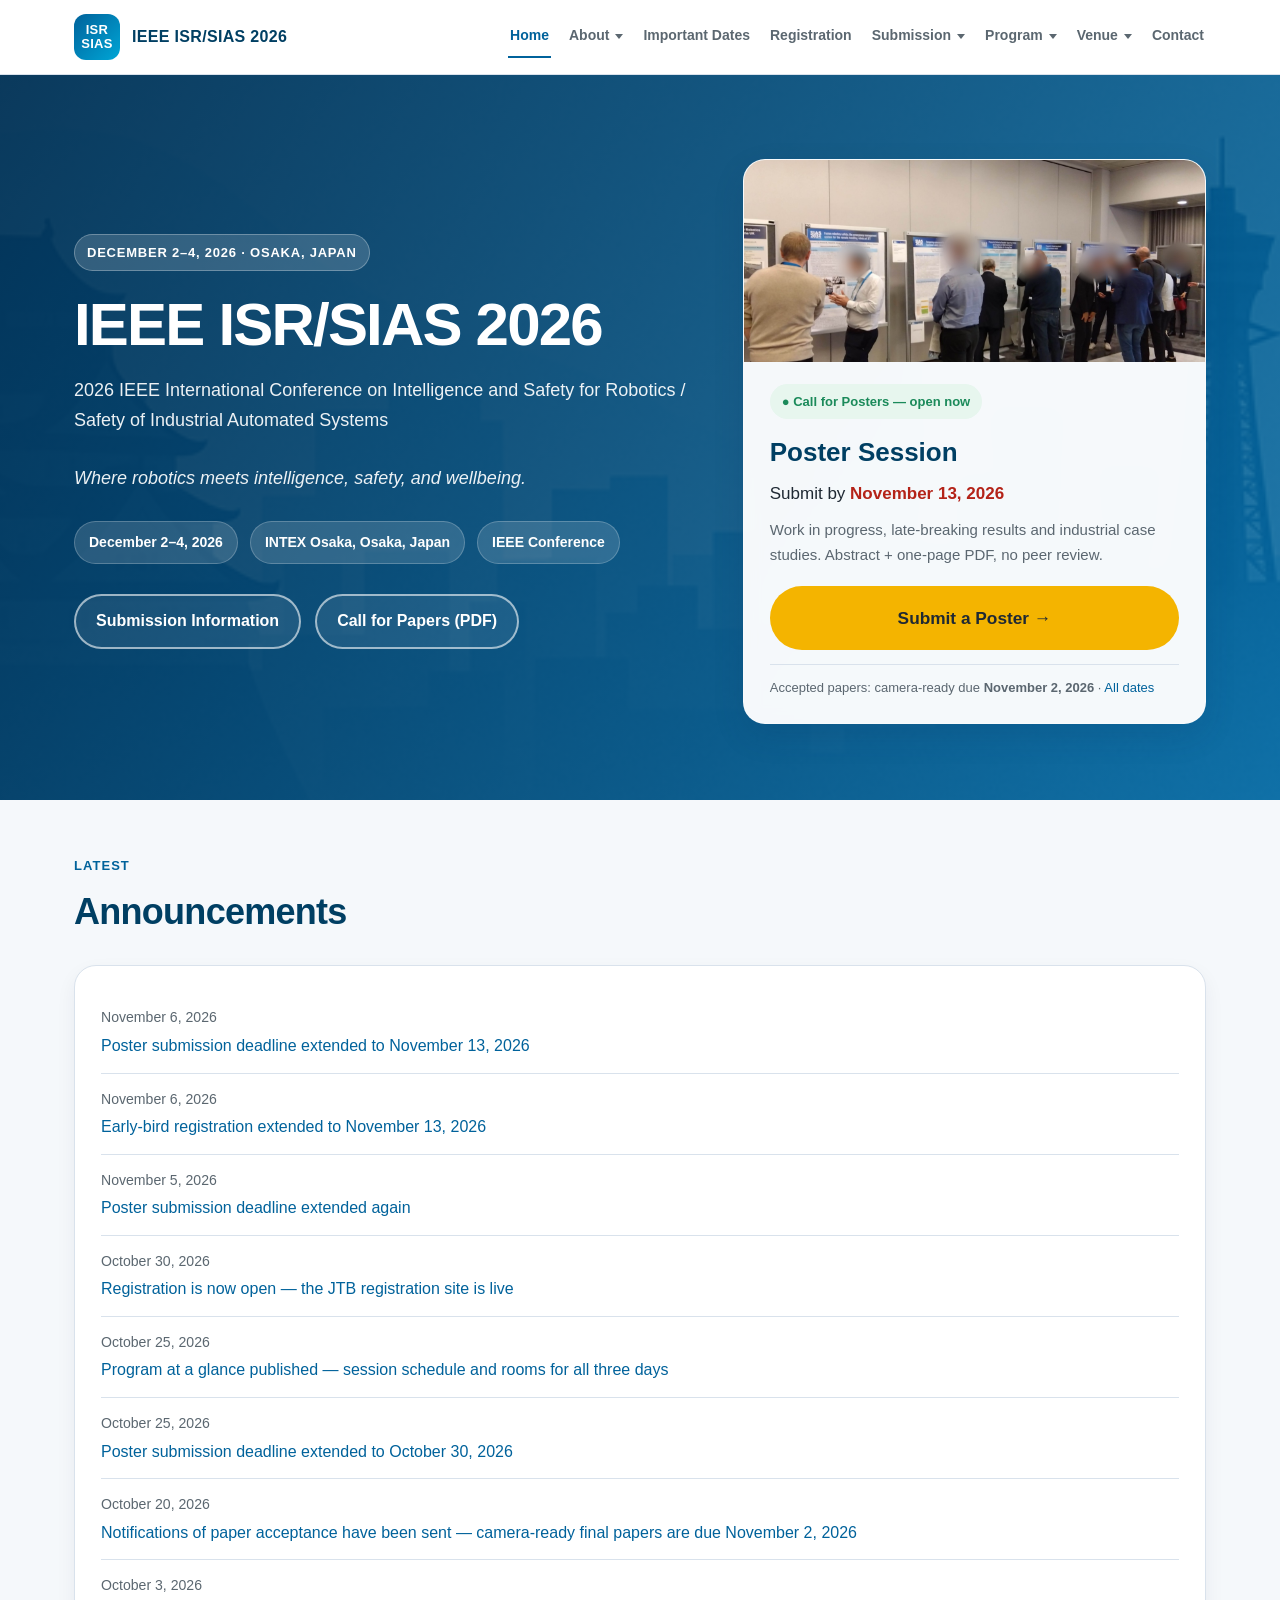
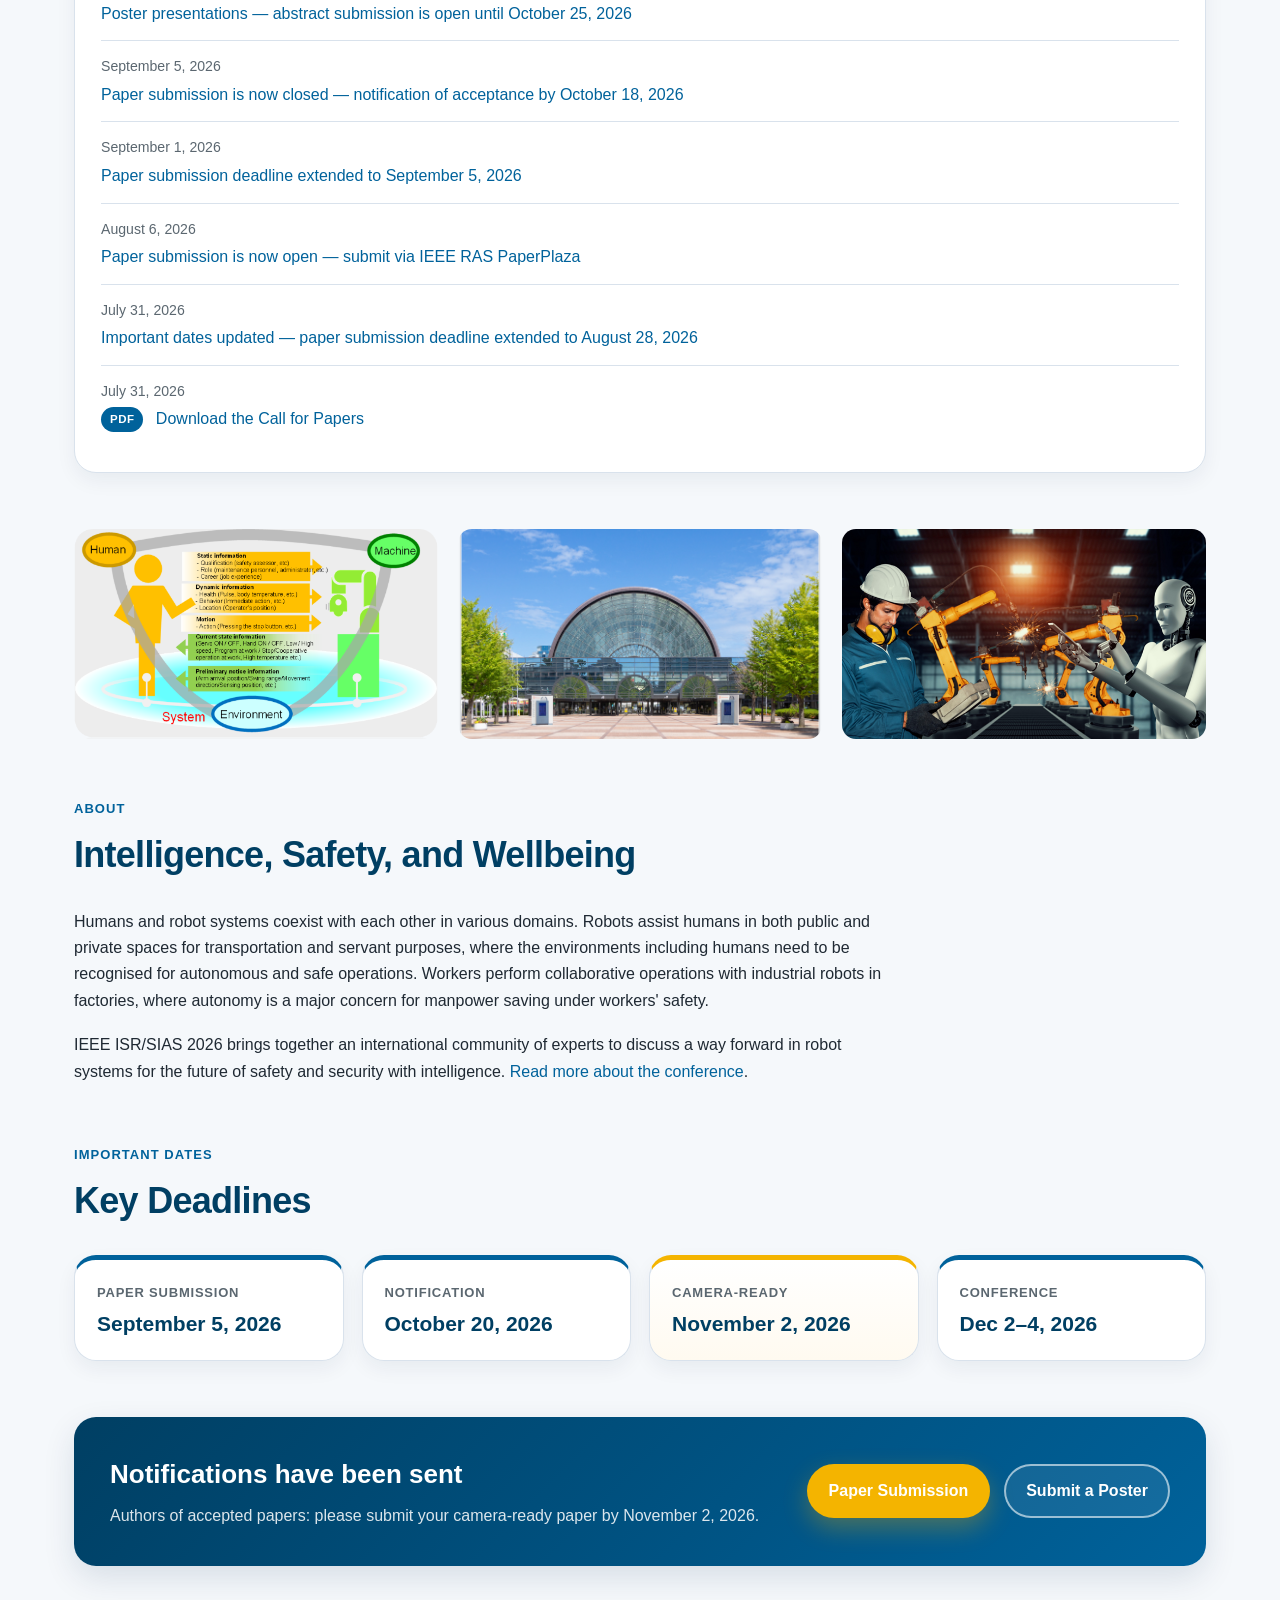
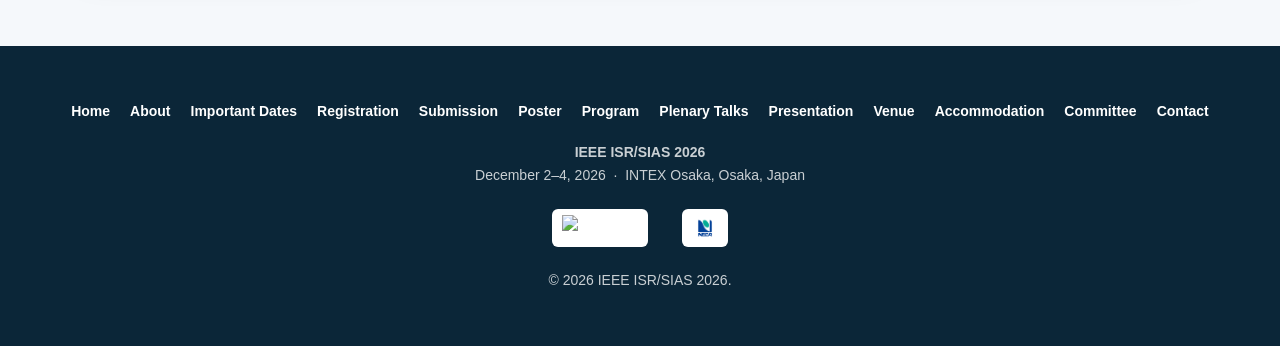
==== commit d5c15fa1: "Add a Plenary Talks page The General Chair sent the two plenary manuscripts for publication and aske" ====
--- a/index.html
+++ b/index.html
@@ -60,6 +60,7 @@
           <button type="button" class="nav-toggle" aria-expanded="false" aria-controls="navmenu-program">Program<span class="nav-caret" aria-hidden="true"></span></button>
           <div class="nav-menu" id="navmenu-program">
             <a href="program.html">Program at a Glance</a>
+            <a href="plenary.html">Plenary Talks</a>
             <a href="presentation.html">Presentation Guidelines</a>
           </div>
         </div>
@@ -320,6 +321,7 @@
         <li><a href="submission.html">Submission</a></li>
         <li><a href="poster.html">Poster</a></li>
         <li><a href="program.html">Program</a></li>
+        <li><a href="plenary.html">Plenary Talks</a></li>
         <li><a href="presentation.html">Presentation</a></li>
         <li><a href="venue.html">Venue</a></li>
         <li><a href="accommodation.html">Accommodation</a></li>
--- a/assets/css/style.css
+++ b/assets/css/style.css
@@ -451,13 +451,79 @@
   font-weight: 700;
   white-space: nowrap;
 }
-.program-grid td { text-align: center; font-weight: 600; color: var(--deep-blue); }
+.program-grid td { text-align: left; font-weight: 600; color: var(--deep-blue); }
 .program-grid td:empty::after { content: "\00b7"; color: var(--border); }
 .program-grid .slot-break {
   background: var(--light-bg);
   color: var(--muted);
   font-weight: 500;
   font-style: italic;
+}
+
+/* ===== Plenary talks =====
+   A row of facts (date, time, room, chair), then the speaker's photograph
+   beside their biography, then the abstract in a reading column. */
+
+.plenary-meta {
+  display: flex;
+  flex-wrap: wrap;
+  gap: 10px;
+  list-style: none;
+  margin: 0 0 26px;
+  padding: 0;
+}
+.plenary-meta li {
+  padding: 7px 14px;
+  border-radius: 999px;
+  background: var(--white);
+  border: 1px solid var(--border);
+  color: var(--muted);
+  font-size: 14px;
+}
+.plenary-meta li strong { color: var(--deep-blue); }
+
+.plenary-speaker {
+  display: grid;
+  grid-template-columns: 210px 1fr;
+  gap: 28px;
+  align-items: start;
+}
+.plenary-photo { margin: 0; }
+.plenary-photo img {
+  width: 100%;
+  height: auto;
+  background: var(--white);
+  border: 1px solid var(--border);
+  border-radius: var(--radius-md);
+}
+
+.plenary-bio .name { margin: 0 0 6px; color: var(--deep-blue); font-size: 23px; }
+.plenary-bio .affil { margin: 0 0 20px; color: var(--muted); font-size: 15px; }
+.plenary-bio h4 {
+  margin: 20px 0 8px;
+  color: var(--ieee-blue);
+  font-size: 13px;
+  font-weight: 800;
+  letter-spacing: 0.07em;
+  text-transform: uppercase;
+}
+.plenary-bio ul { margin: 0; padding-left: 20px; font-size: 15px; }
+.plenary-bio li { margin-bottom: 5px; }
+.plenary-bio li strong { color: var(--deep-blue); }
+.plenary-more { margin: 10px 0 0; color: var(--muted); font-size: 14px; }
+
+.plenary-abstract { margin-top: 32px; }
+.plenary-abstract h3 {
+  margin-top: 0;
+  padding-top: 24px;
+  border-top: 1px solid var(--border);
+}
+.plenary-keywords { color: var(--muted); font-size: 14px; }
+.plenary-keywords strong { color: var(--deep-blue); }
+
+@media (max-width: 620px) {
+  .plenary-speaker { grid-template-columns: 1fr; gap: 20px; }
+  .plenary-photo img { max-width: 210px; }
 }
 
 /* ===== Notices ===== */
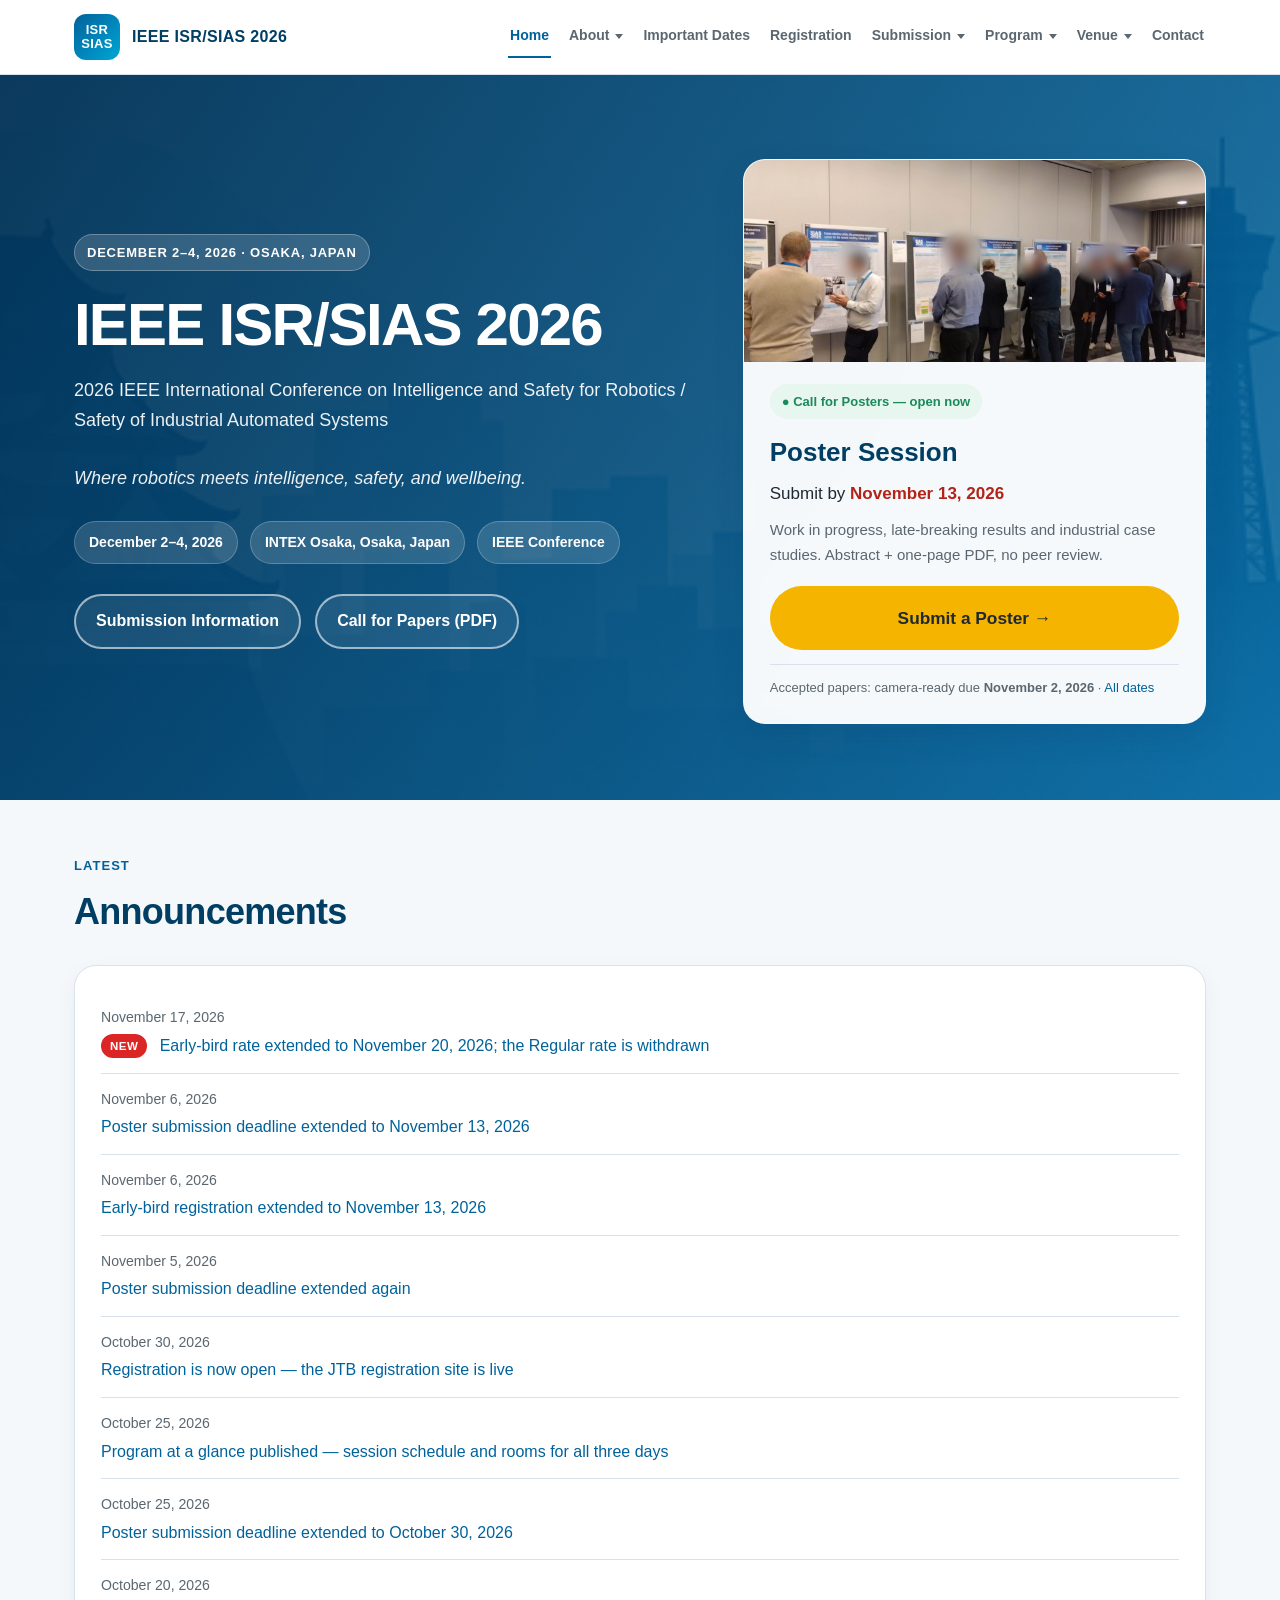
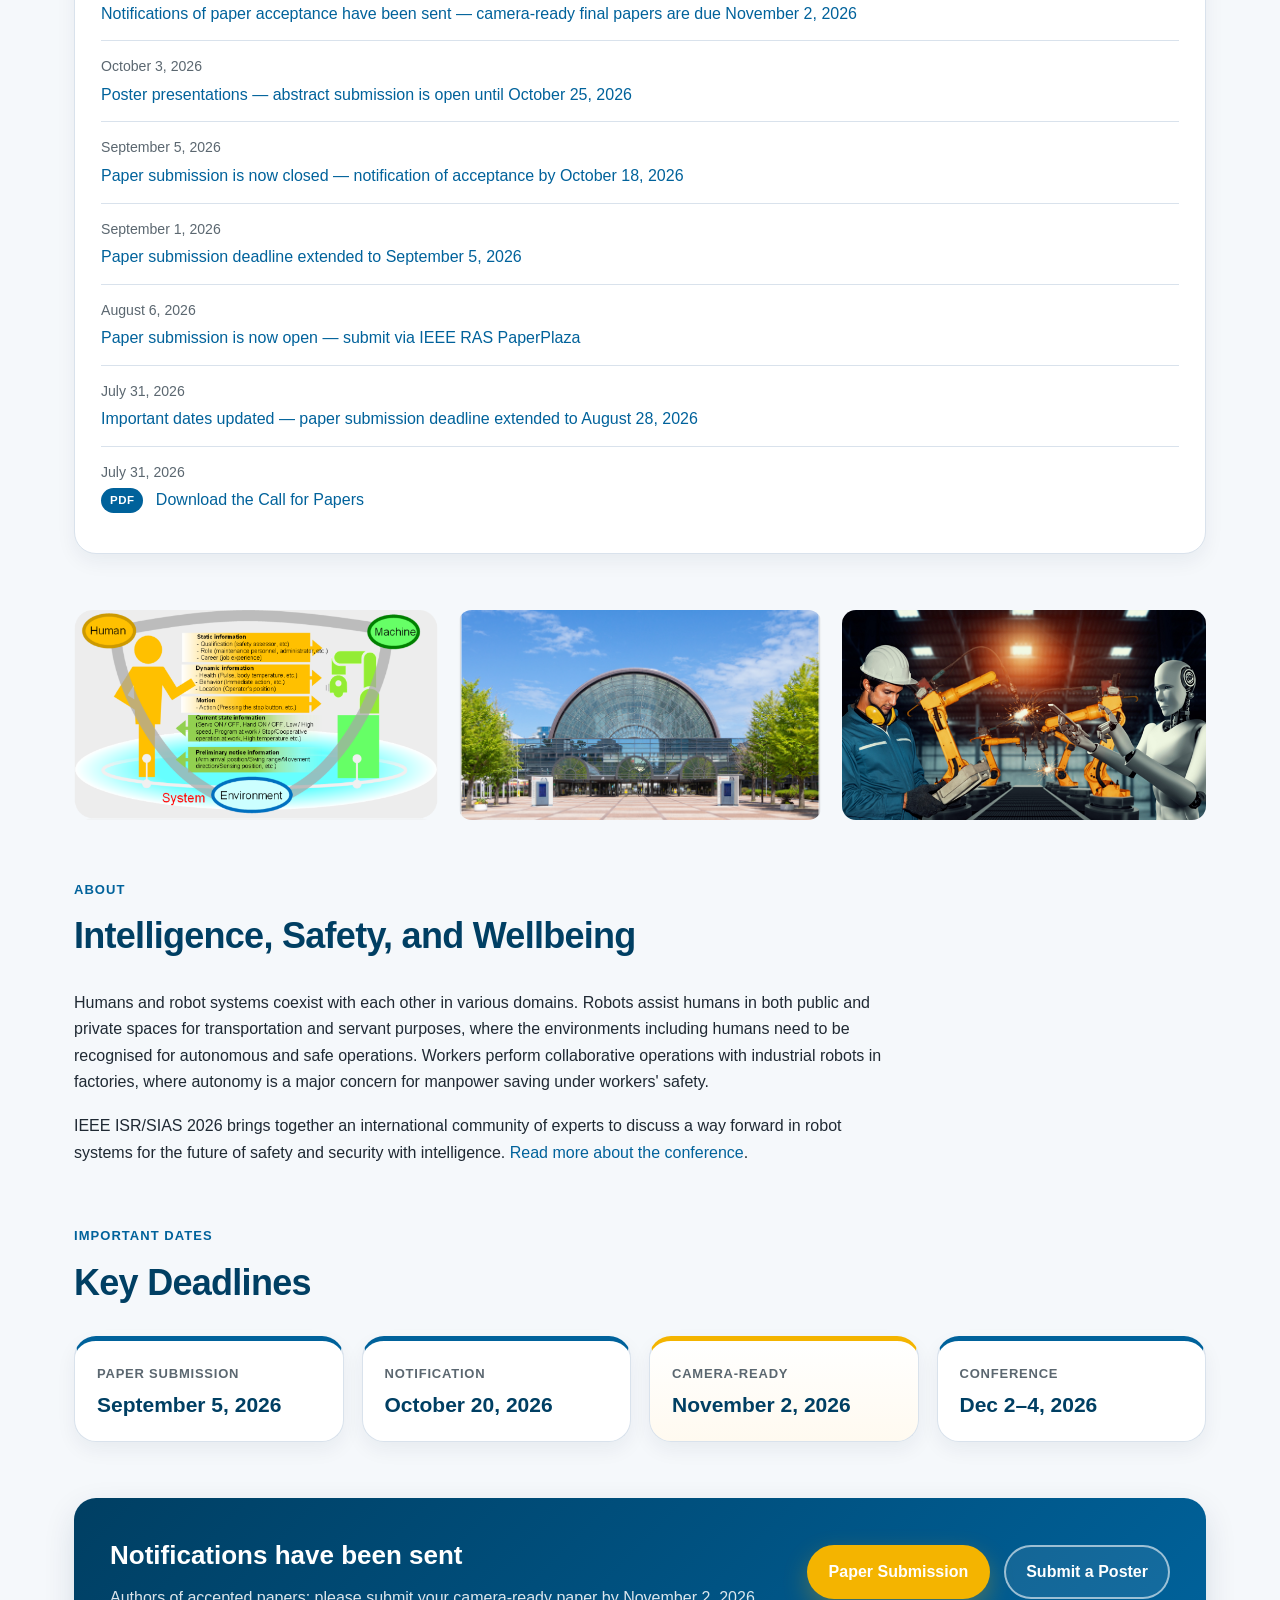
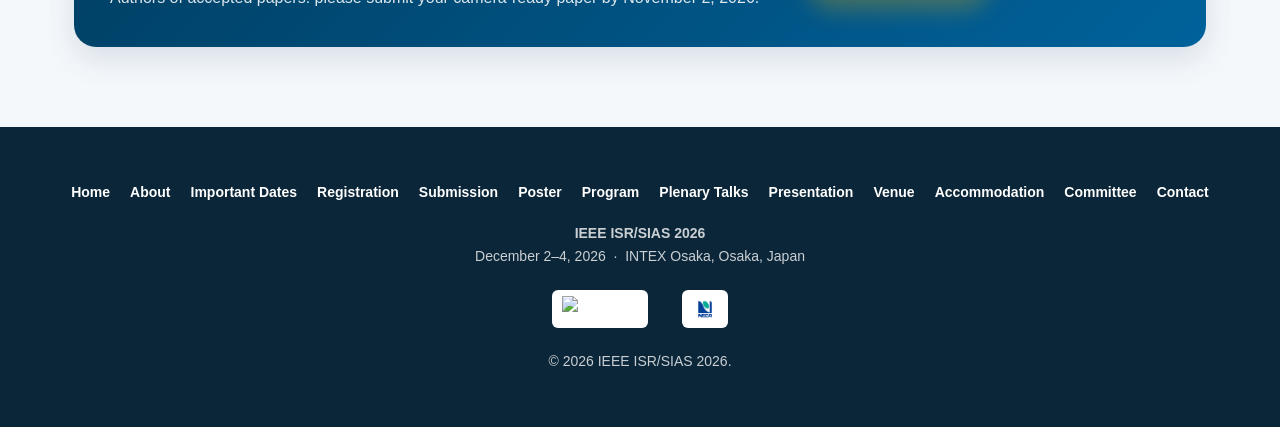
==== commit d8fbadd9: "Registration: two rates only, early bird to November 20 The Program Chair has withdrawn the Regular " ====
--- a/index.html
+++ b/index.html
@@ -128,6 +128,13 @@
 
       <div class="card">
         <ul class="announcement-list">
+          <li class="announcement-item" data-date="2026-11-17">
+            <span class="announcement-date">November 17, 2026</span>
+            <a href="registration.html">
+              Early-bird rate extended to November 20, 2026; the Regular rate is withdrawn
+            </a>
+          </li>
+
           <li class="announcement-item" data-date="2026-11-06">
             <span class="announcement-date">November 6, 2026</span>
             <a href="poster.html">
--- a/assets/css/style.css
+++ b/assets/css/style.css
@@ -375,6 +375,24 @@
 }
 .person-card .name { font-weight: 700; color: var(--deep-blue); font-size: 17px; }
 .person-card .affil { color: var(--muted); font-size: 14px; }
+.person-card .person + .person { margin-top: 14px; }
+
+/* Plain two-column roll of names: advisory council, associate editors. */
+.name-list {
+  display: grid;
+  grid-template-columns: repeat(2, 1fr);
+  gap: 16px 28px;
+  list-style: none;
+  margin: 0;
+  padding: 0;
+}
+.name-list li { padding-bottom: 14px; border-bottom: 1px solid var(--border); }
+.name-list .name { font-weight: 700; color: var(--deep-blue); }
+.name-list .affil { color: var(--muted); font-size: 14px; }
+
+@media (max-width: 620px) {
+  .name-list { grid-template-columns: 1fr; }
+}
 
 /* ===== Important dates ===== */
 
@@ -453,6 +471,15 @@
 }
 .program-grid td { text-align: left; font-weight: 600; color: var(--deep-blue); }
 .program-grid td:empty::after { content: "\00b7"; color: var(--border); }
+.program-grid td a { color: var(--ieee-blue); }
+.program-grid .session-code {
+  display: block;
+  margin-top: 3px;
+  color: var(--muted);
+  font-size: 12px;
+  font-weight: 700;
+  letter-spacing: 0.04em;
+}
 .program-grid .slot-break {
   background: var(--light-bg);
   color: var(--muted);
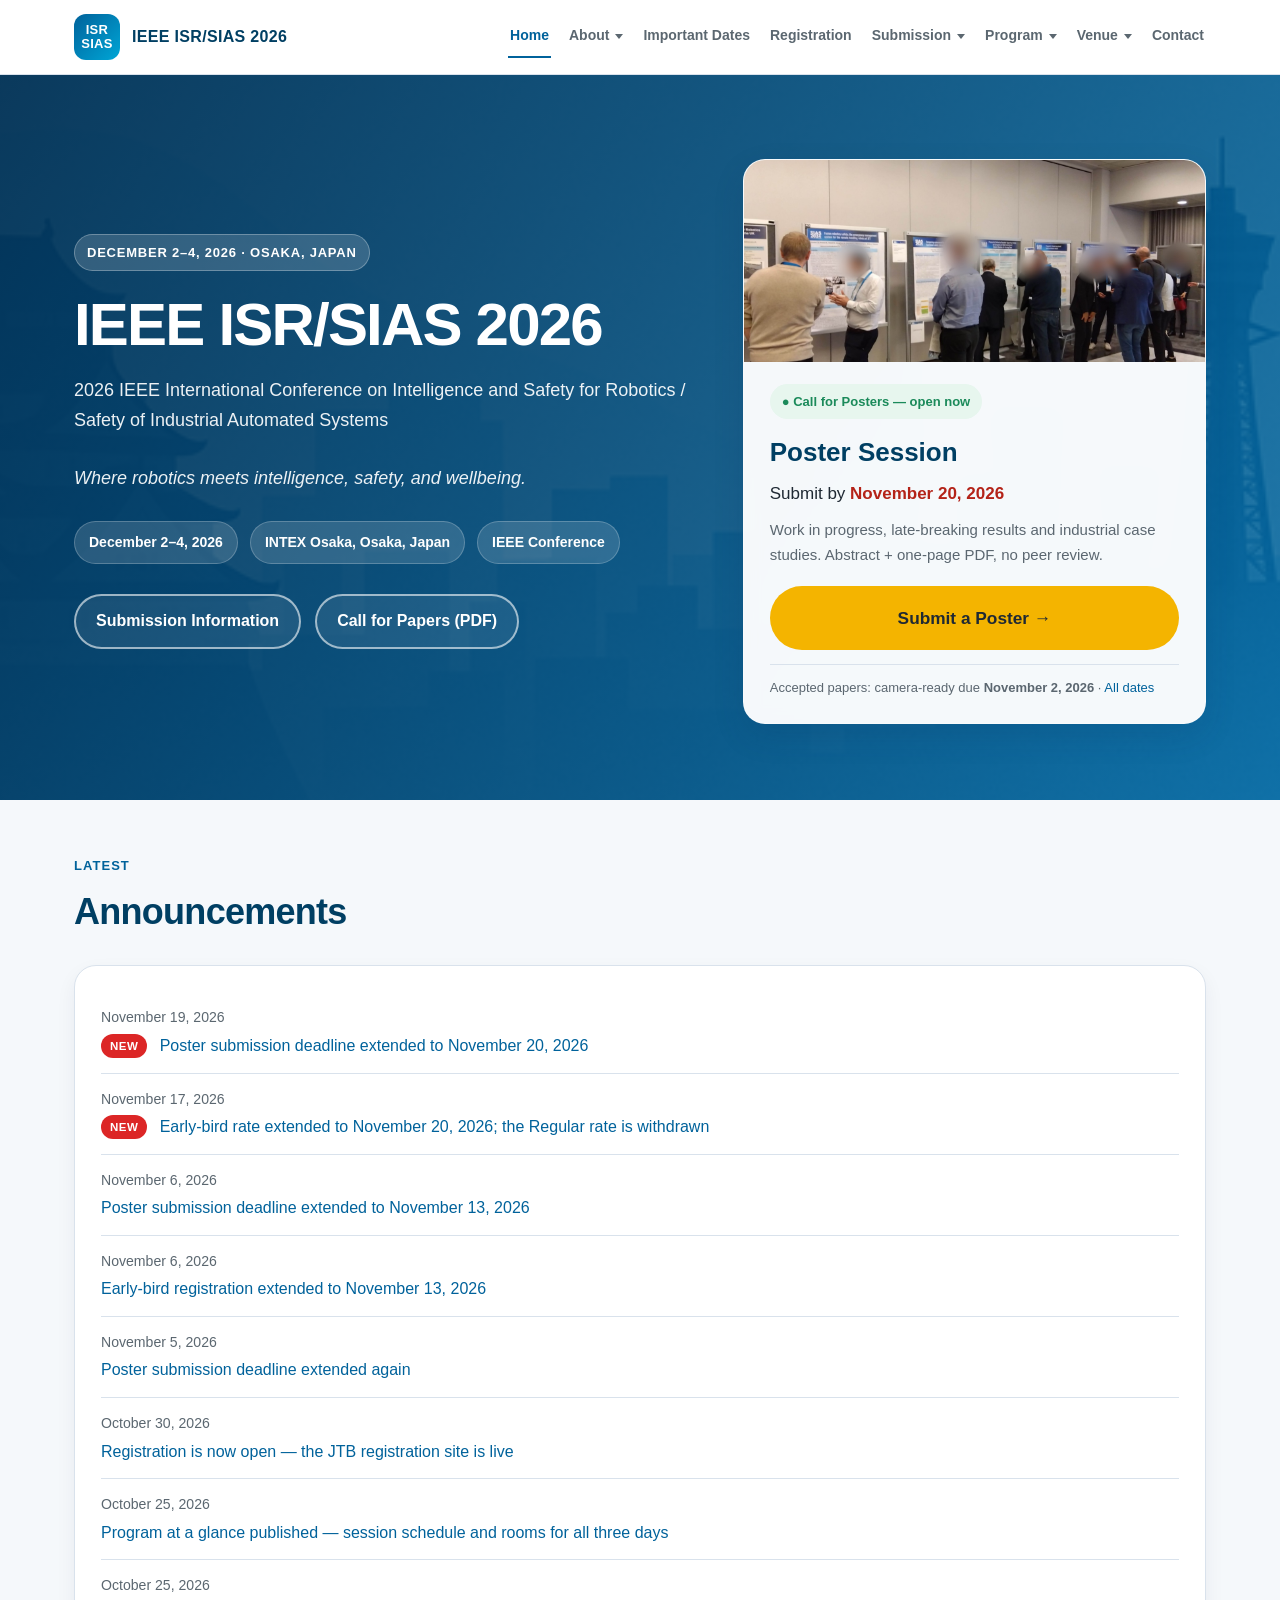
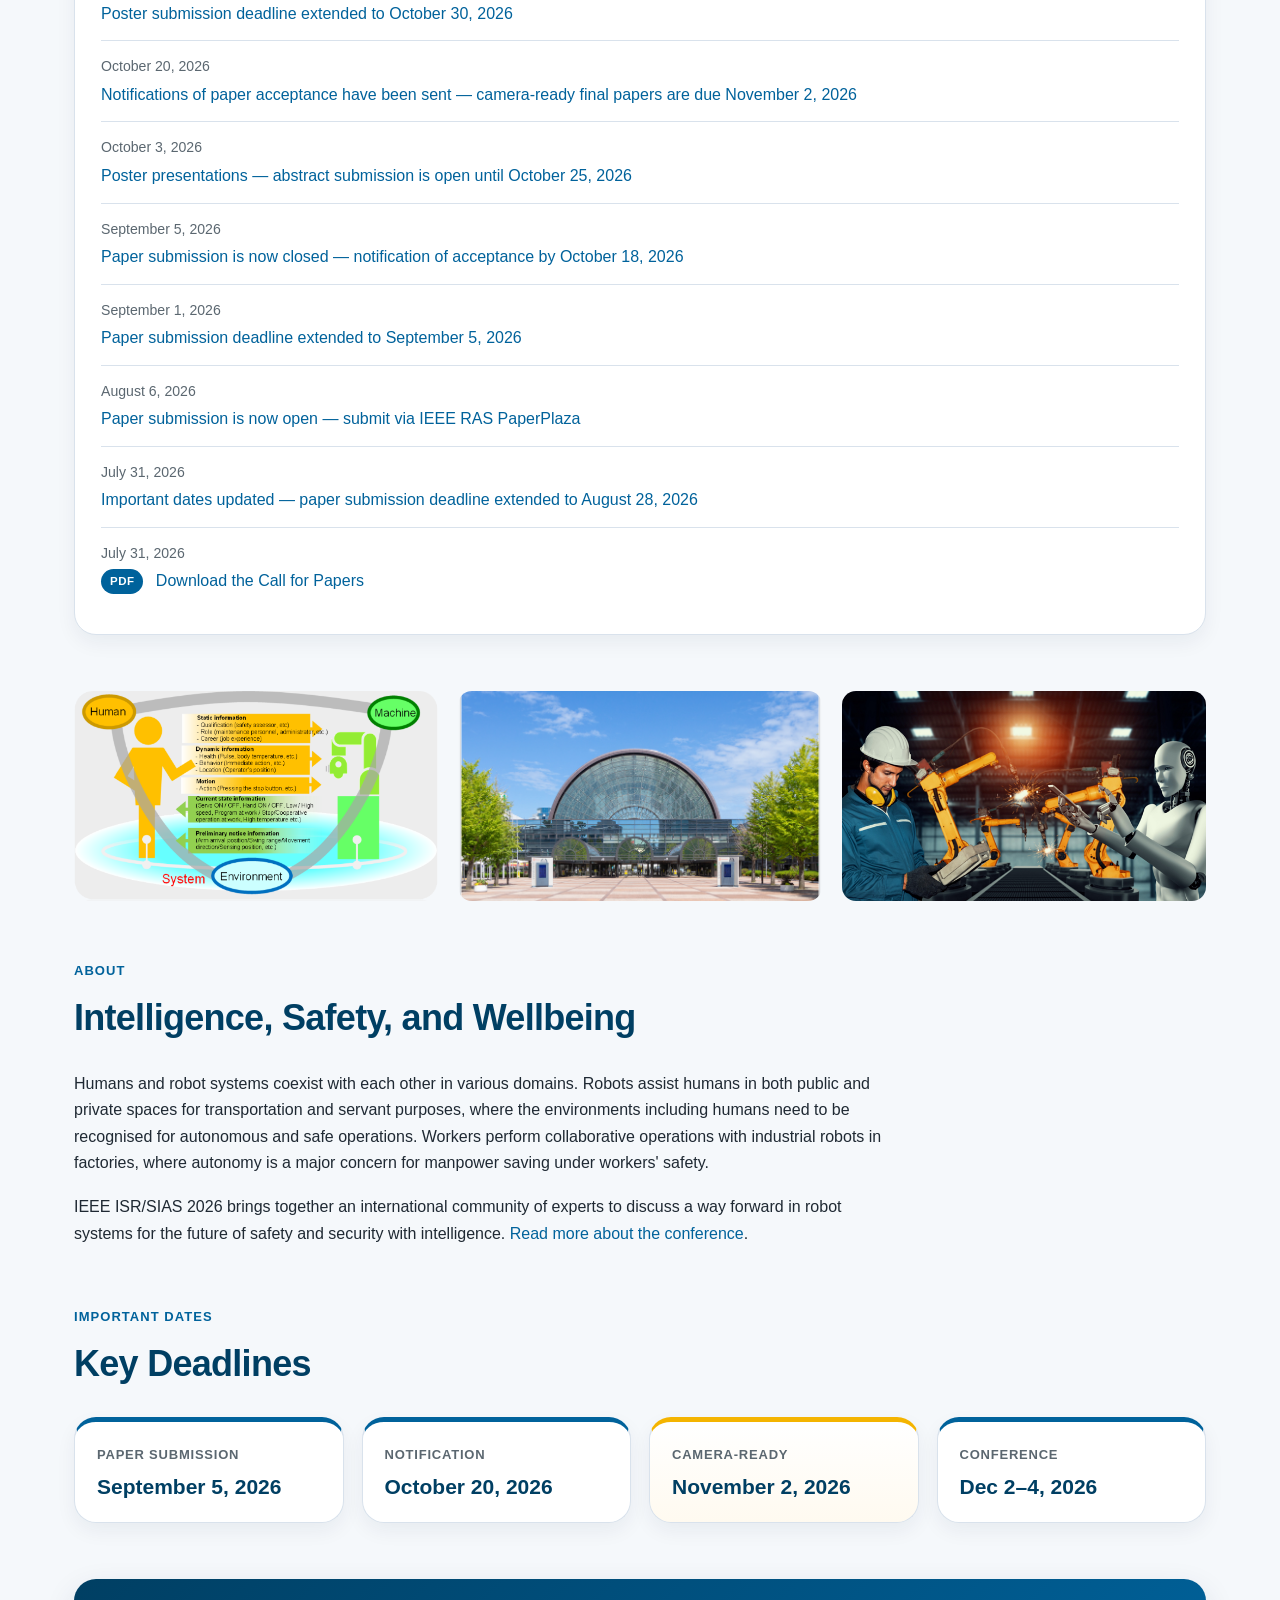
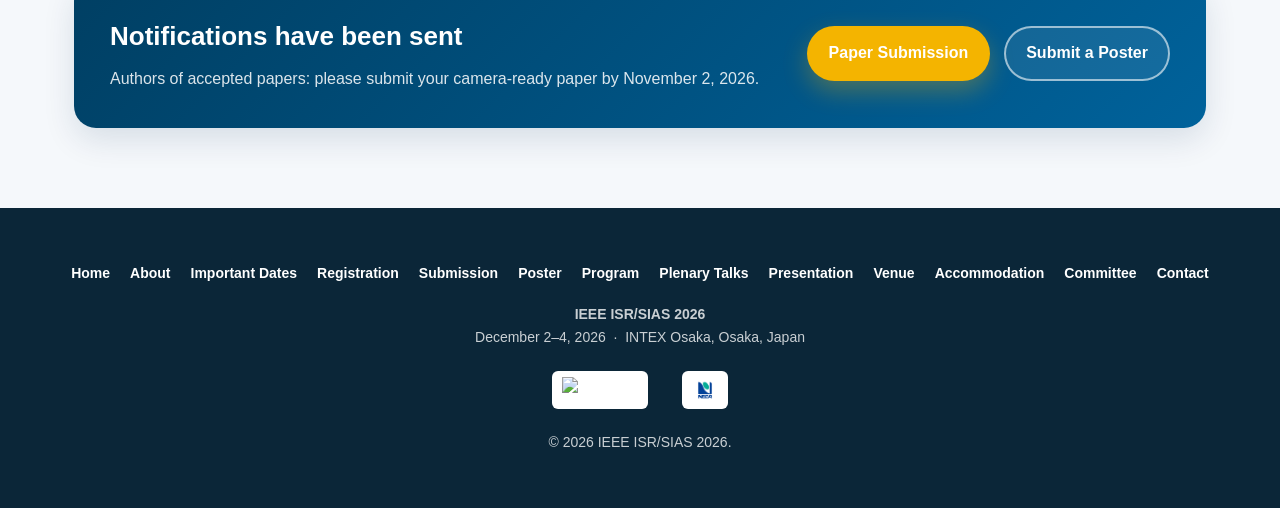
==== commit 15b1d603: "Poster abstracts: deadline extended to November 20 The Program Chair set November 20 in PaperPlaza a" ====
--- a/index.html
+++ b/index.html
@@ -23,12 +23,12 @@
 
   <div class="site-banner" id="poster-banner">
     <div class="site-banner-inner">
-      <span><strong>Call for Posters</strong> &mdash; abstracts are open until <strong>November 13, 2026</strong></span>
+      <span><strong>Call for Posters</strong> &mdash; abstracts are open until <strong>November 20, 2026</strong></span>
       <a class="site-banner-link" href="poster.html">Submit a Poster &rarr;</a>
     </div>
   </div>
   <script>
-    if (Date.now() > Date.parse('2026-11-14T08:00:00Z')) document.getElementById('poster-banner').hidden = true;
+    if (Date.now() > Date.parse('2026-11-21T08:00:00Z')) document.getElementById('poster-banner').hidden = true;
   </script>
 
   <header class="site-header">
@@ -106,7 +106,7 @@
         <div class="poster-cta-body">
           <div class="status-label">&#9679; Call for Posters &mdash; open now</div>
           <h2 id="poster-cta-title">Poster Session</h2>
-          <p class="poster-cta-deadline">Submit by <strong>November 13, 2026</strong></p>
+          <p class="poster-cta-deadline">Submit by <strong>November 20, 2026</strong></p>
           <p>Work in progress, late-breaking results and industrial case studies. Abstract + one-page PDF, no peer review.</p>
           <a class="btn btn-accent btn-lg btn-block" href="poster.html">Submit a Poster &rarr;</a>
           <p class="poster-cta-next">
@@ -128,6 +128,13 @@
 
       <div class="card">
         <ul class="announcement-list">
+          <li class="announcement-item" data-date="2026-11-19">
+            <span class="announcement-date">November 19, 2026</span>
+            <a href="poster.html">
+              Poster submission deadline extended to November 20, 2026
+            </a>
+          </li>
+
           <li class="announcement-item" data-date="2026-11-17">
             <span class="announcement-date">November 17, 2026</span>
             <a href="registration.html">
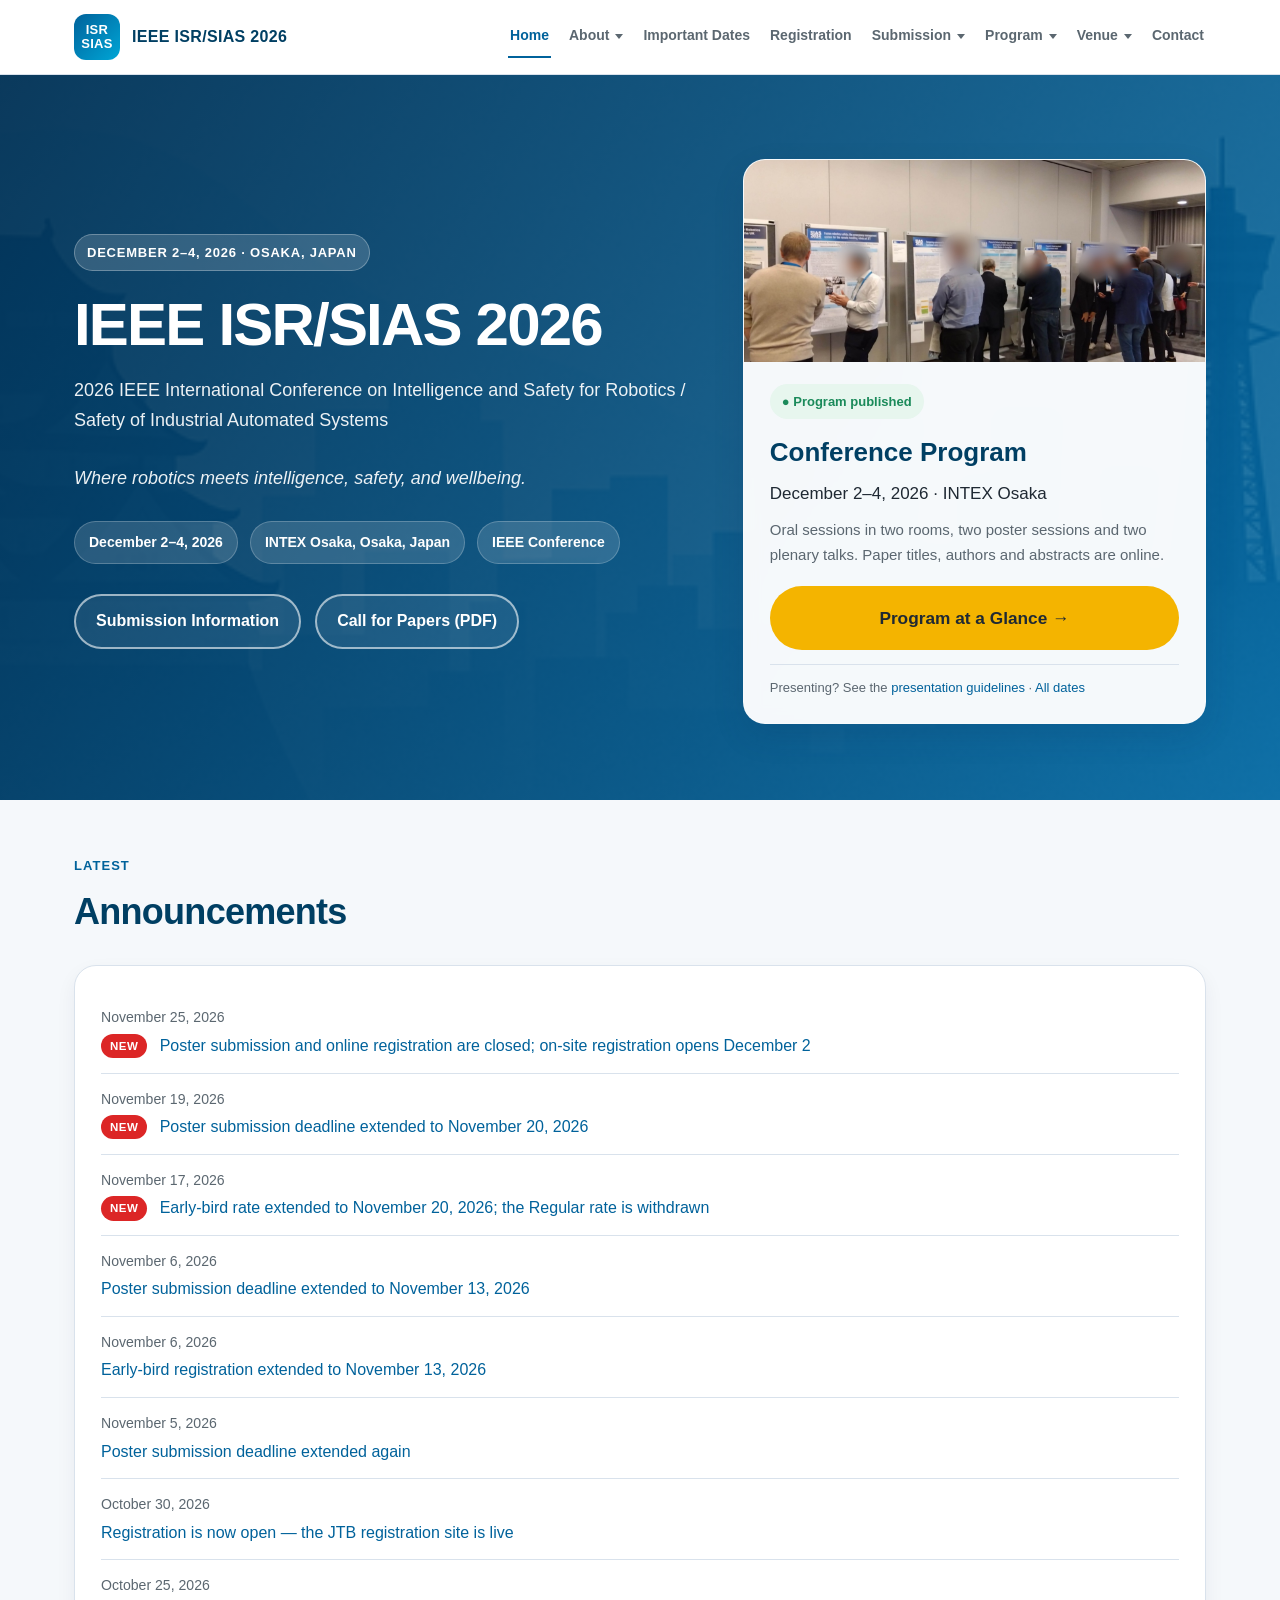
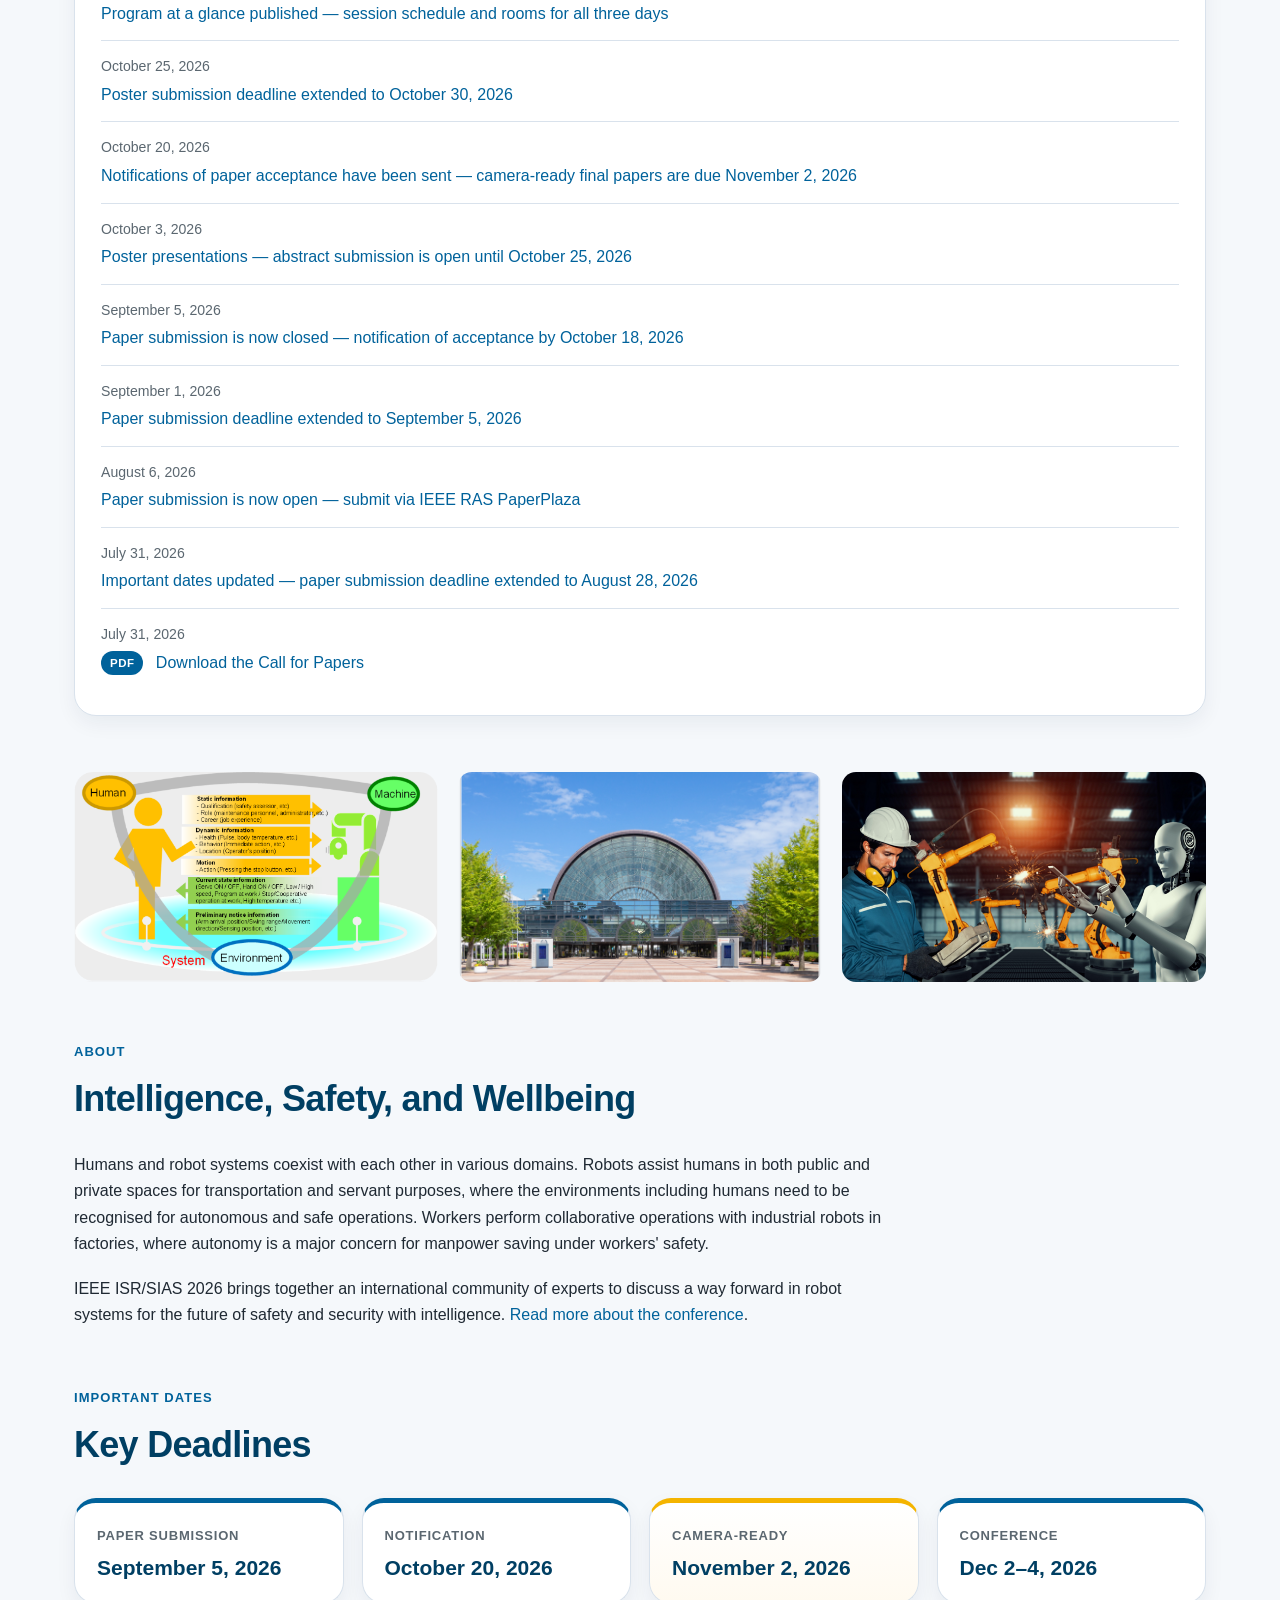
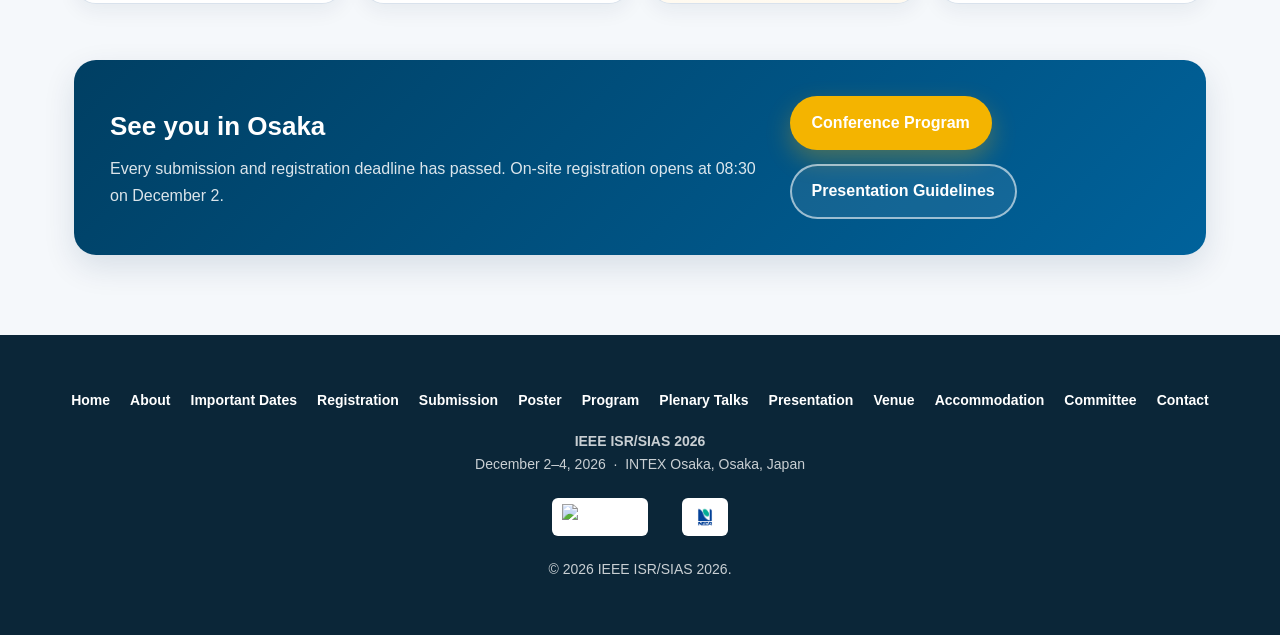
==== commit f558fe9f: "Close the poster call and online registration Poster submission closed on November 20 and the Progra" ====
--- a/index.html
+++ b/index.html
@@ -20,16 +20,6 @@
 </head>
 <body>
   <a class="skip-link" href="#main">Skip to main content</a>
-
-  <div class="site-banner" id="poster-banner">
-    <div class="site-banner-inner">
-      <span><strong>Call for Posters</strong> &mdash; abstracts are open until <strong>November 20, 2026</strong></span>
-      <a class="site-banner-link" href="poster.html">Submit a Poster &rarr;</a>
-    </div>
-  </div>
-  <script>
-    if (Date.now() > Date.parse('2026-11-21T08:00:00Z')) document.getElementById('poster-banner').hidden = true;
-  </script>
 
   <header class="site-header">
     <div class="header-inner">
@@ -104,13 +94,13 @@
         <img class="poster-cta-photo" src="assets/img/poster-session-1.jpg" width="1400" height="1050"
              alt="Attendees discussing posters with presenters at a poster session" />
         <div class="poster-cta-body">
-          <div class="status-label">&#9679; Call for Posters &mdash; open now</div>
-          <h2 id="poster-cta-title">Poster Session</h2>
-          <p class="poster-cta-deadline">Submit by <strong>November 20, 2026</strong></p>
-          <p>Work in progress, late-breaking results and industrial case studies. Abstract + one-page PDF, no peer review.</p>
-          <a class="btn btn-accent btn-lg btn-block" href="poster.html">Submit a Poster &rarr;</a>
+          <div class="status-label is-open">&#9679; Program published</div>
+          <h2 id="poster-cta-title">Conference Program</h2>
+          <p class="poster-cta-deadline">December 2&ndash;4, 2026 &middot; INTEX Osaka</p>
+          <p>Oral sessions in two rooms, two poster sessions and two plenary talks. Paper titles, authors and abstracts are online.</p>
+          <a class="btn btn-accent btn-lg btn-block" href="program.html">Program at a Glance &rarr;</a>
           <p class="poster-cta-next">
-            Accepted papers: camera-ready due <strong>November 2, 2026</strong> &middot;
+            Presenting? See the <a href="presentation.html">presentation guidelines</a> &middot;
             <a href="dates.html">All dates</a>
           </p>
         </div>
@@ -128,6 +118,13 @@
 
       <div class="card">
         <ul class="announcement-list">
+          <li class="announcement-item" data-date="2026-11-25">
+            <span class="announcement-date">November 25, 2026</span>
+            <a href="registration.html">
+              Poster submission and online registration are closed; on-site registration opens December 2
+            </a>
+          </li>
+
           <li class="announcement-item" data-date="2026-11-19">
             <span class="announcement-date">November 19, 2026</span>
             <a href="poster.html">
@@ -314,12 +311,12 @@
 
     <section class="footer-cta">
       <div>
-        <h2>Notifications have been sent</h2>
-        <p>Authors of accepted papers: please submit your camera-ready paper by November 2, 2026.</p>
+        <h2>See you in Osaka</h2>
+        <p>Every submission and registration deadline has passed. On-site registration opens at 08:30 on December 2.</p>
       </div>
       <div class="hero-actions">
-        <a class="btn btn-primary" href="submission.html">Paper Submission</a>
-        <a class="btn btn-outline" href="poster.html">Submit a Poster</a>
+        <a class="btn btn-primary" href="program.html">Conference Program</a>
+        <a class="btn btn-outline" href="presentation.html">Presentation Guidelines</a>
       </div>
     </section>
 
